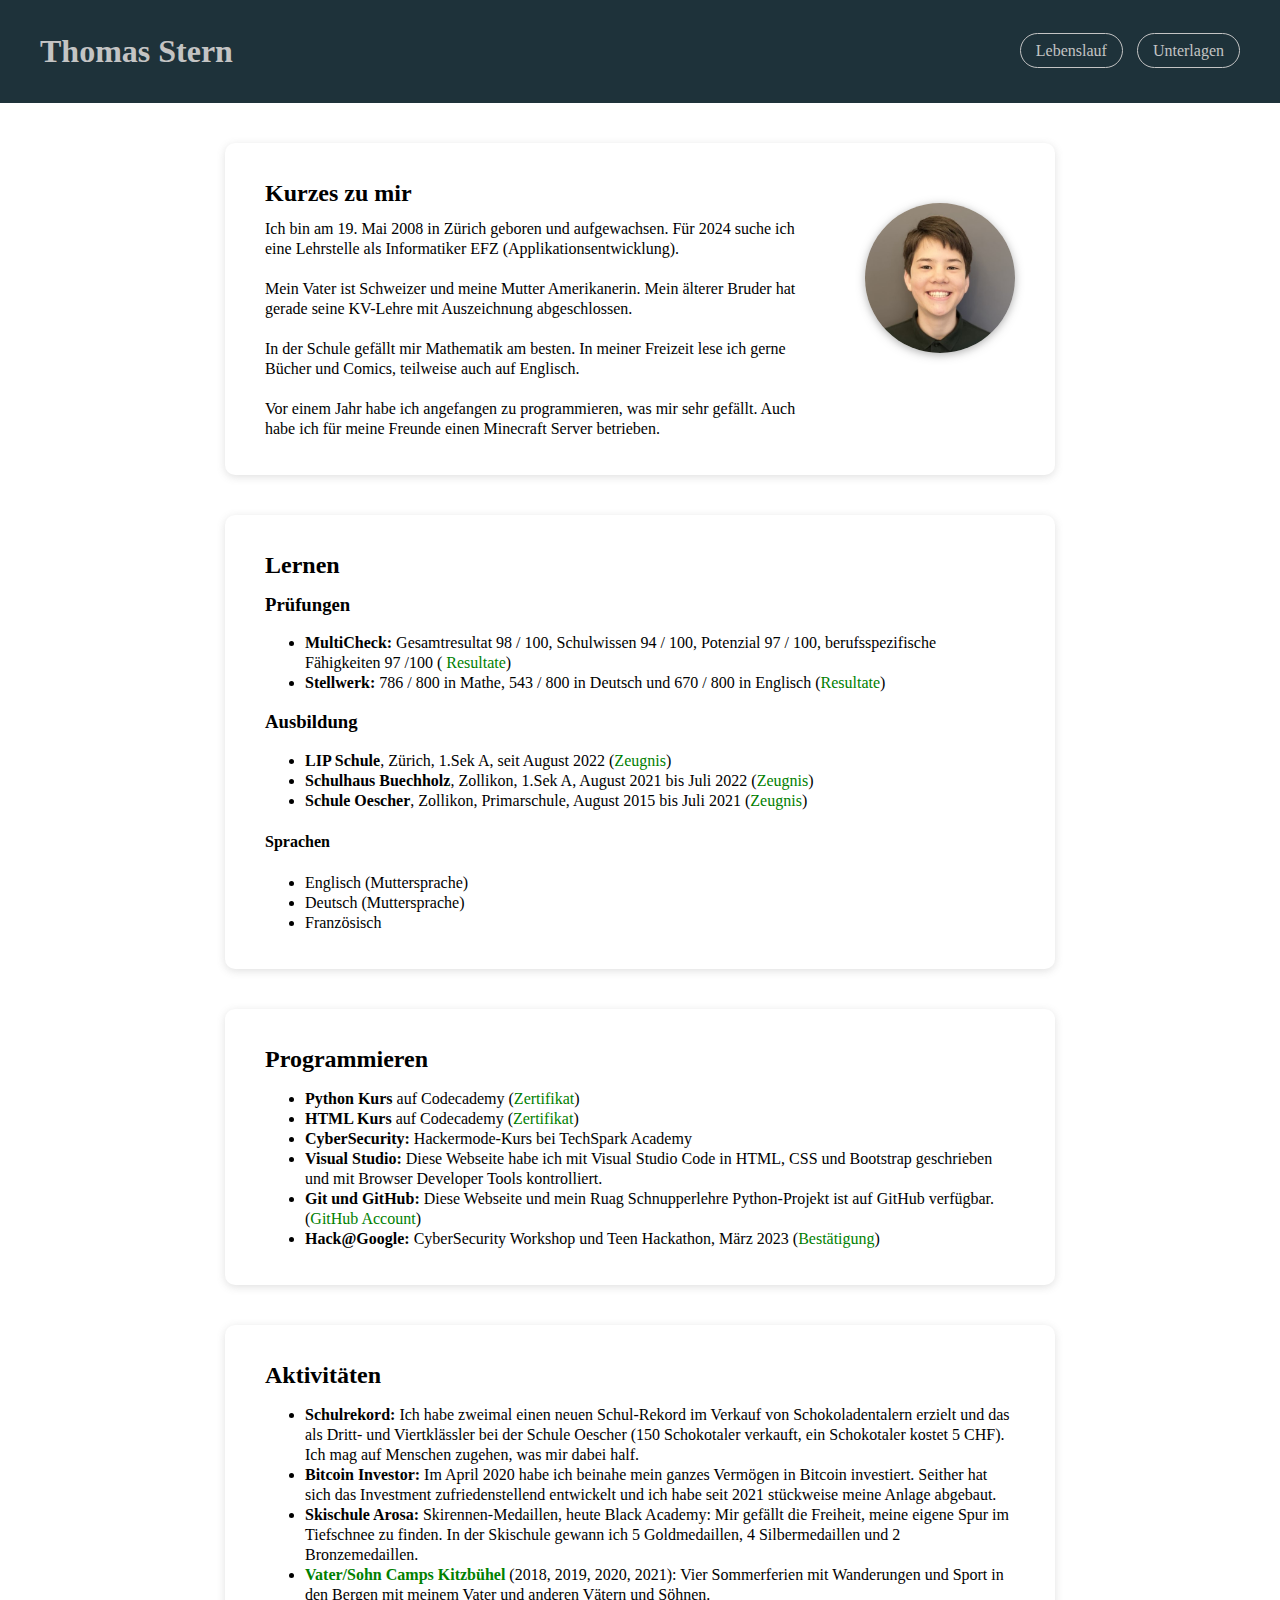
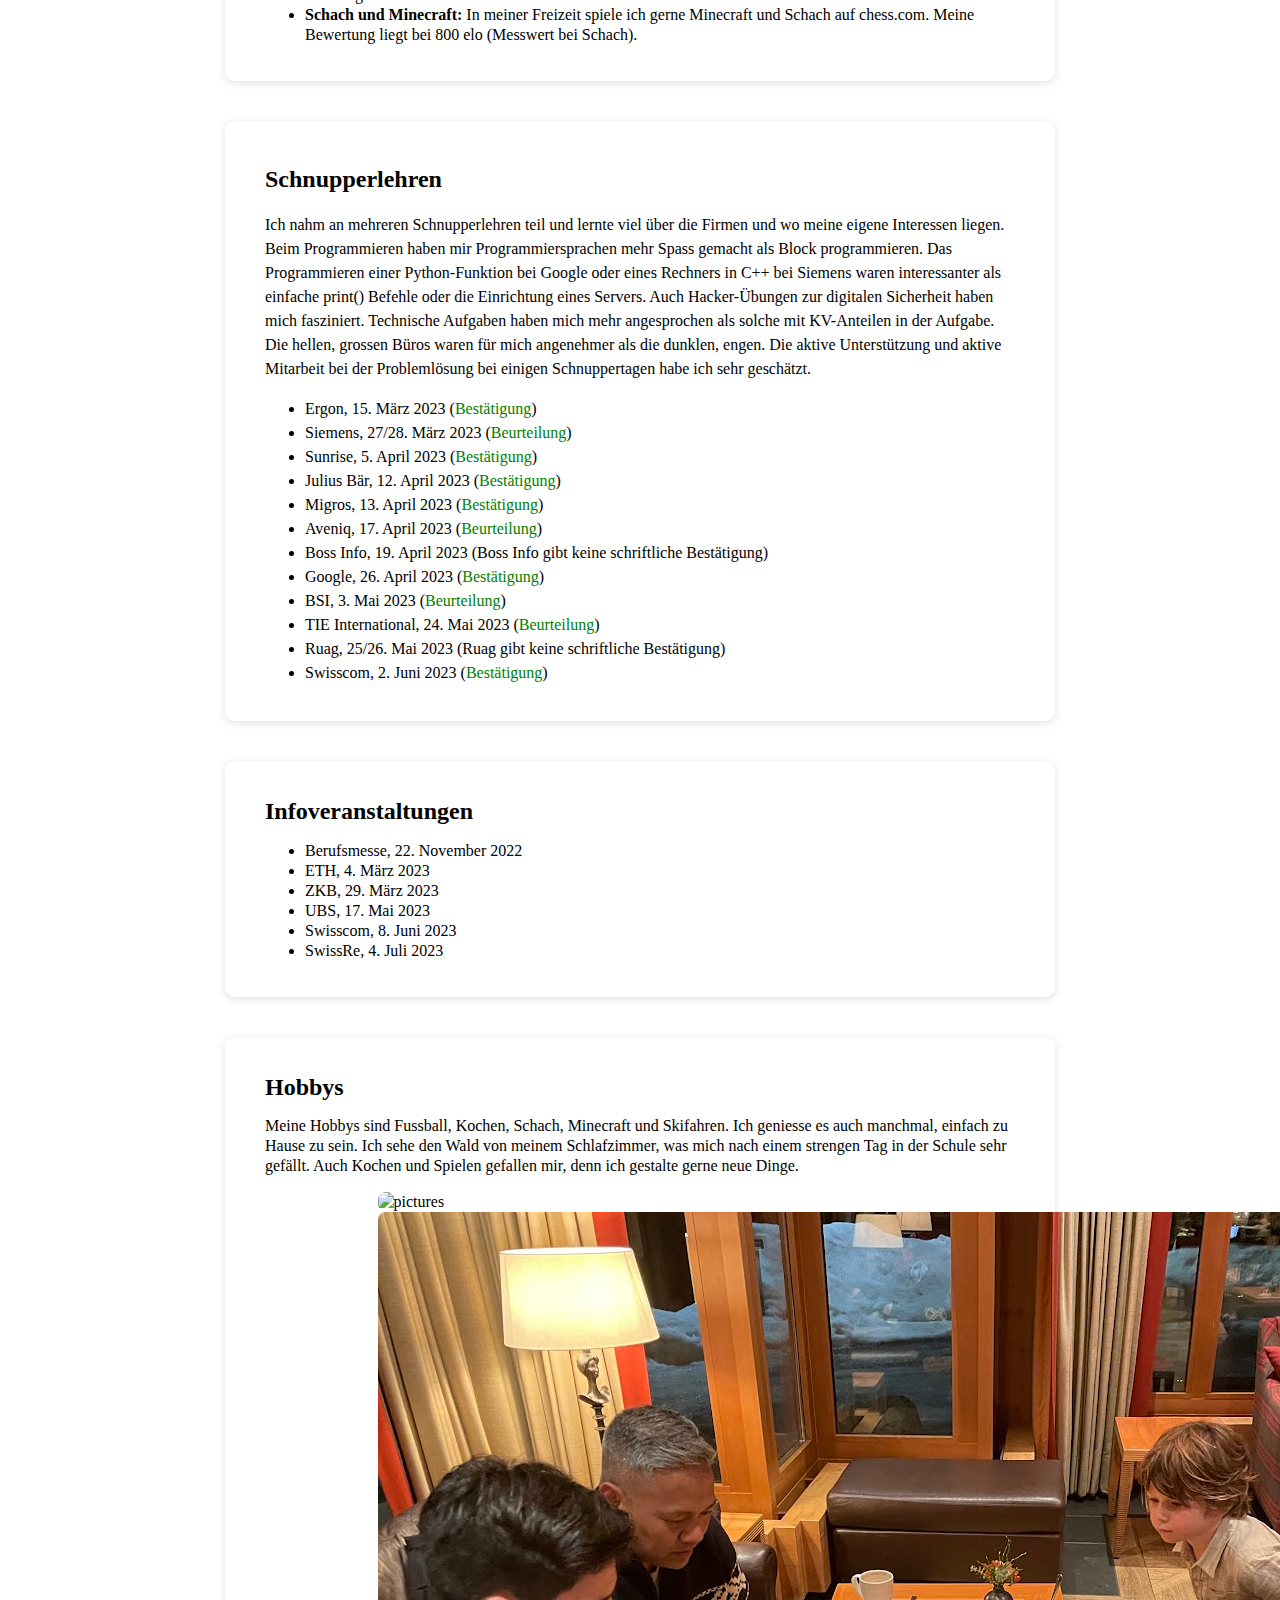
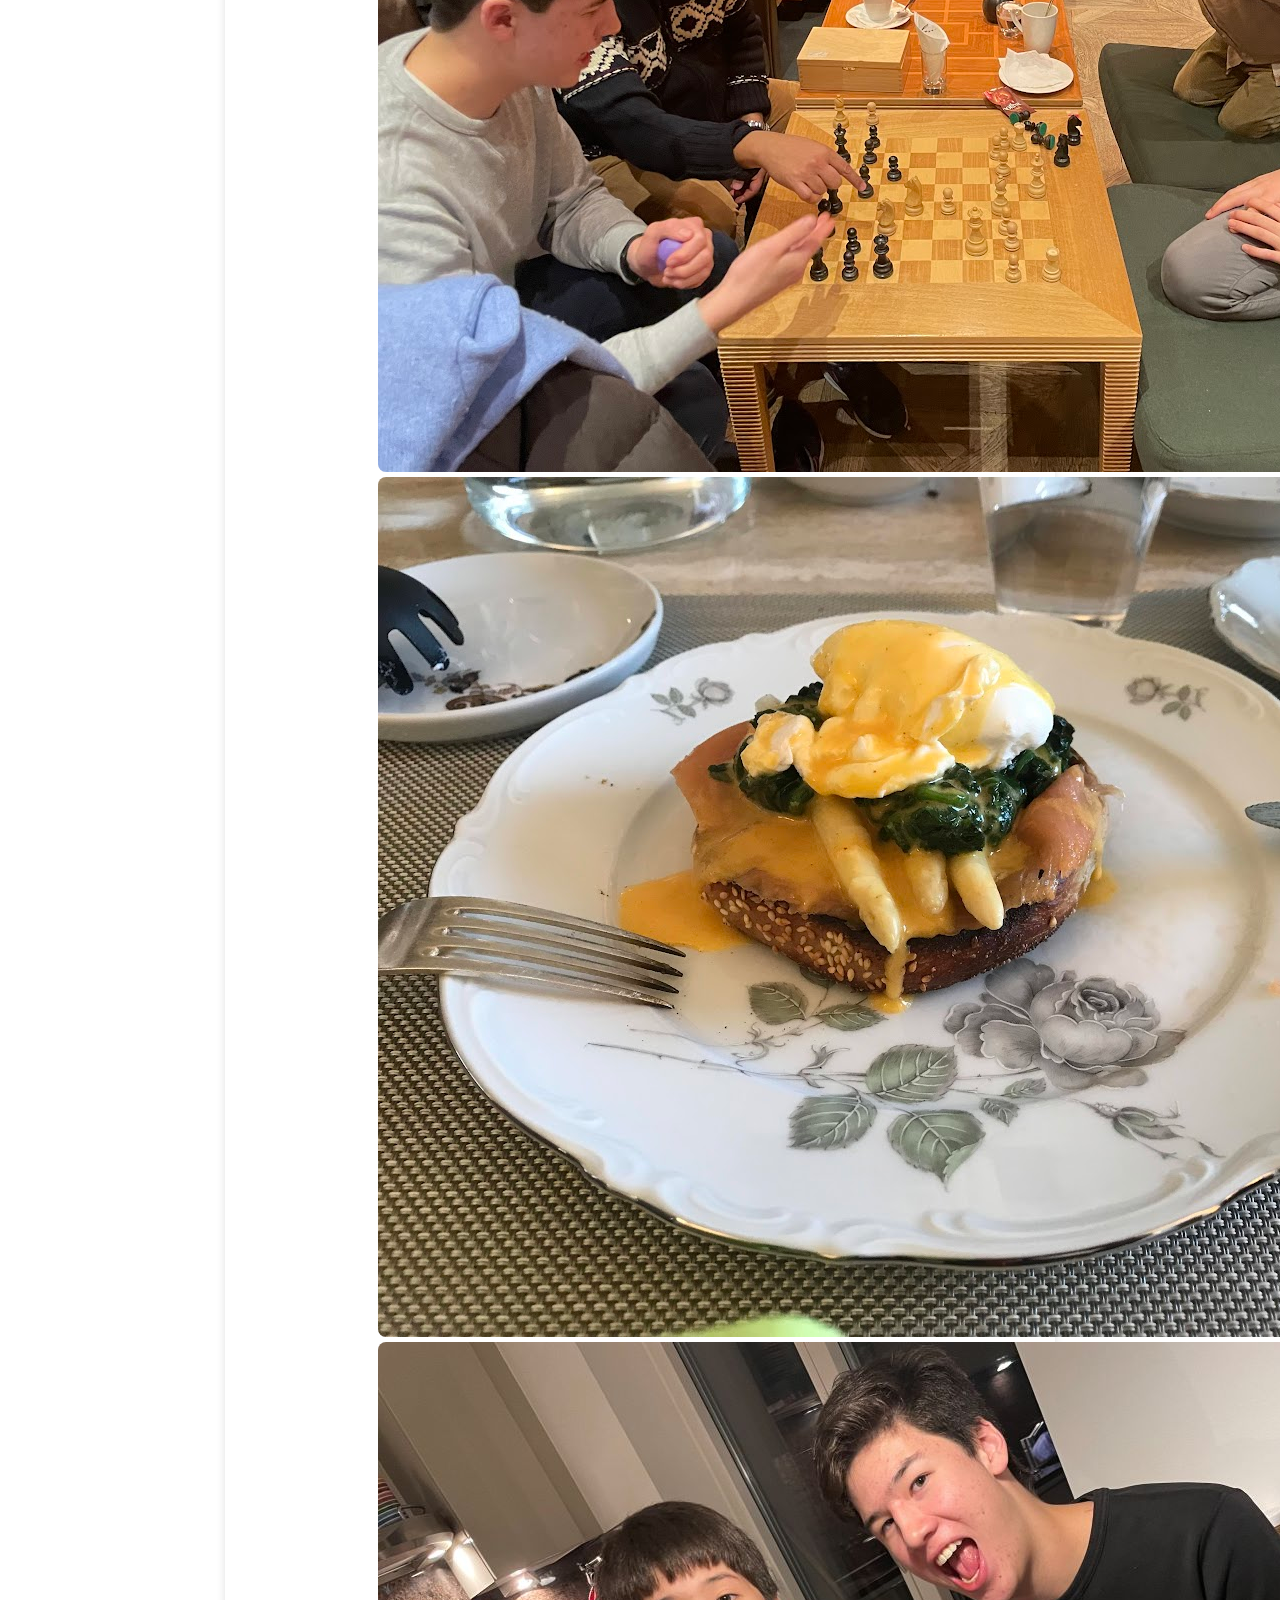
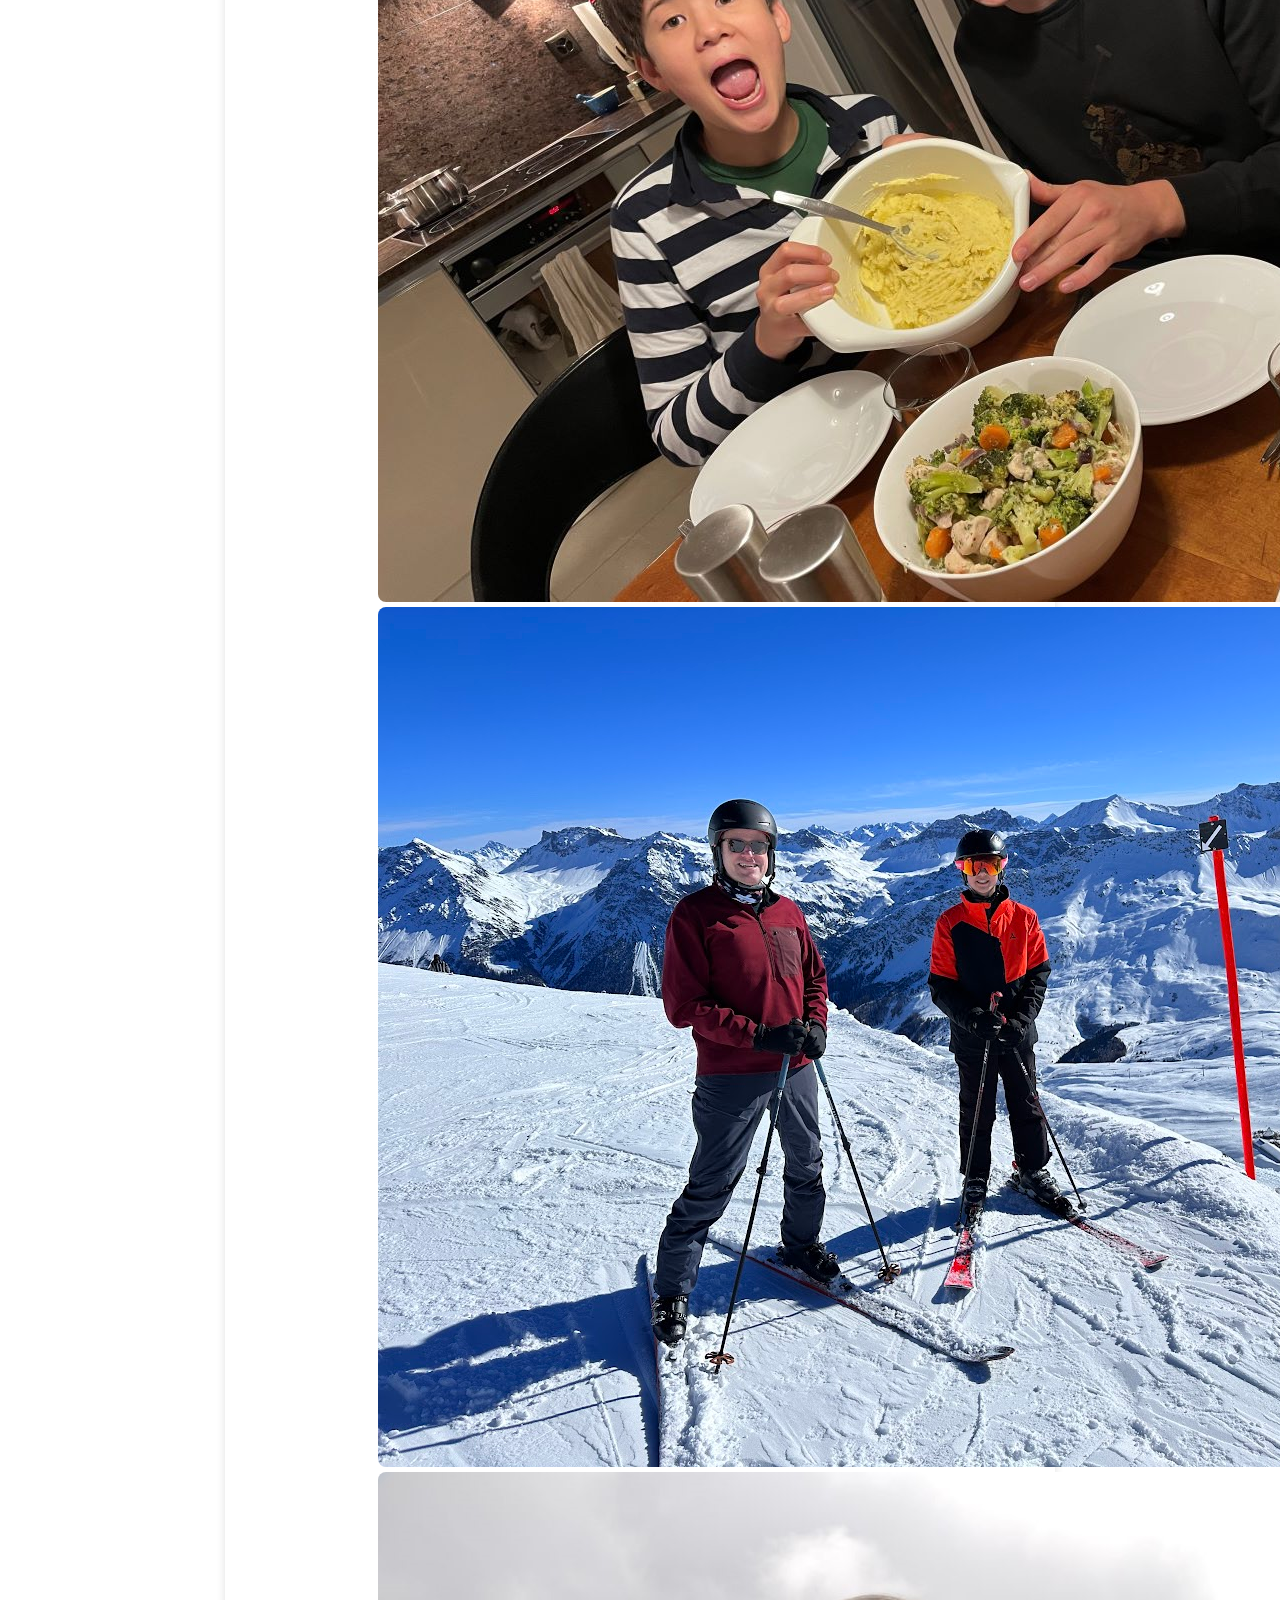
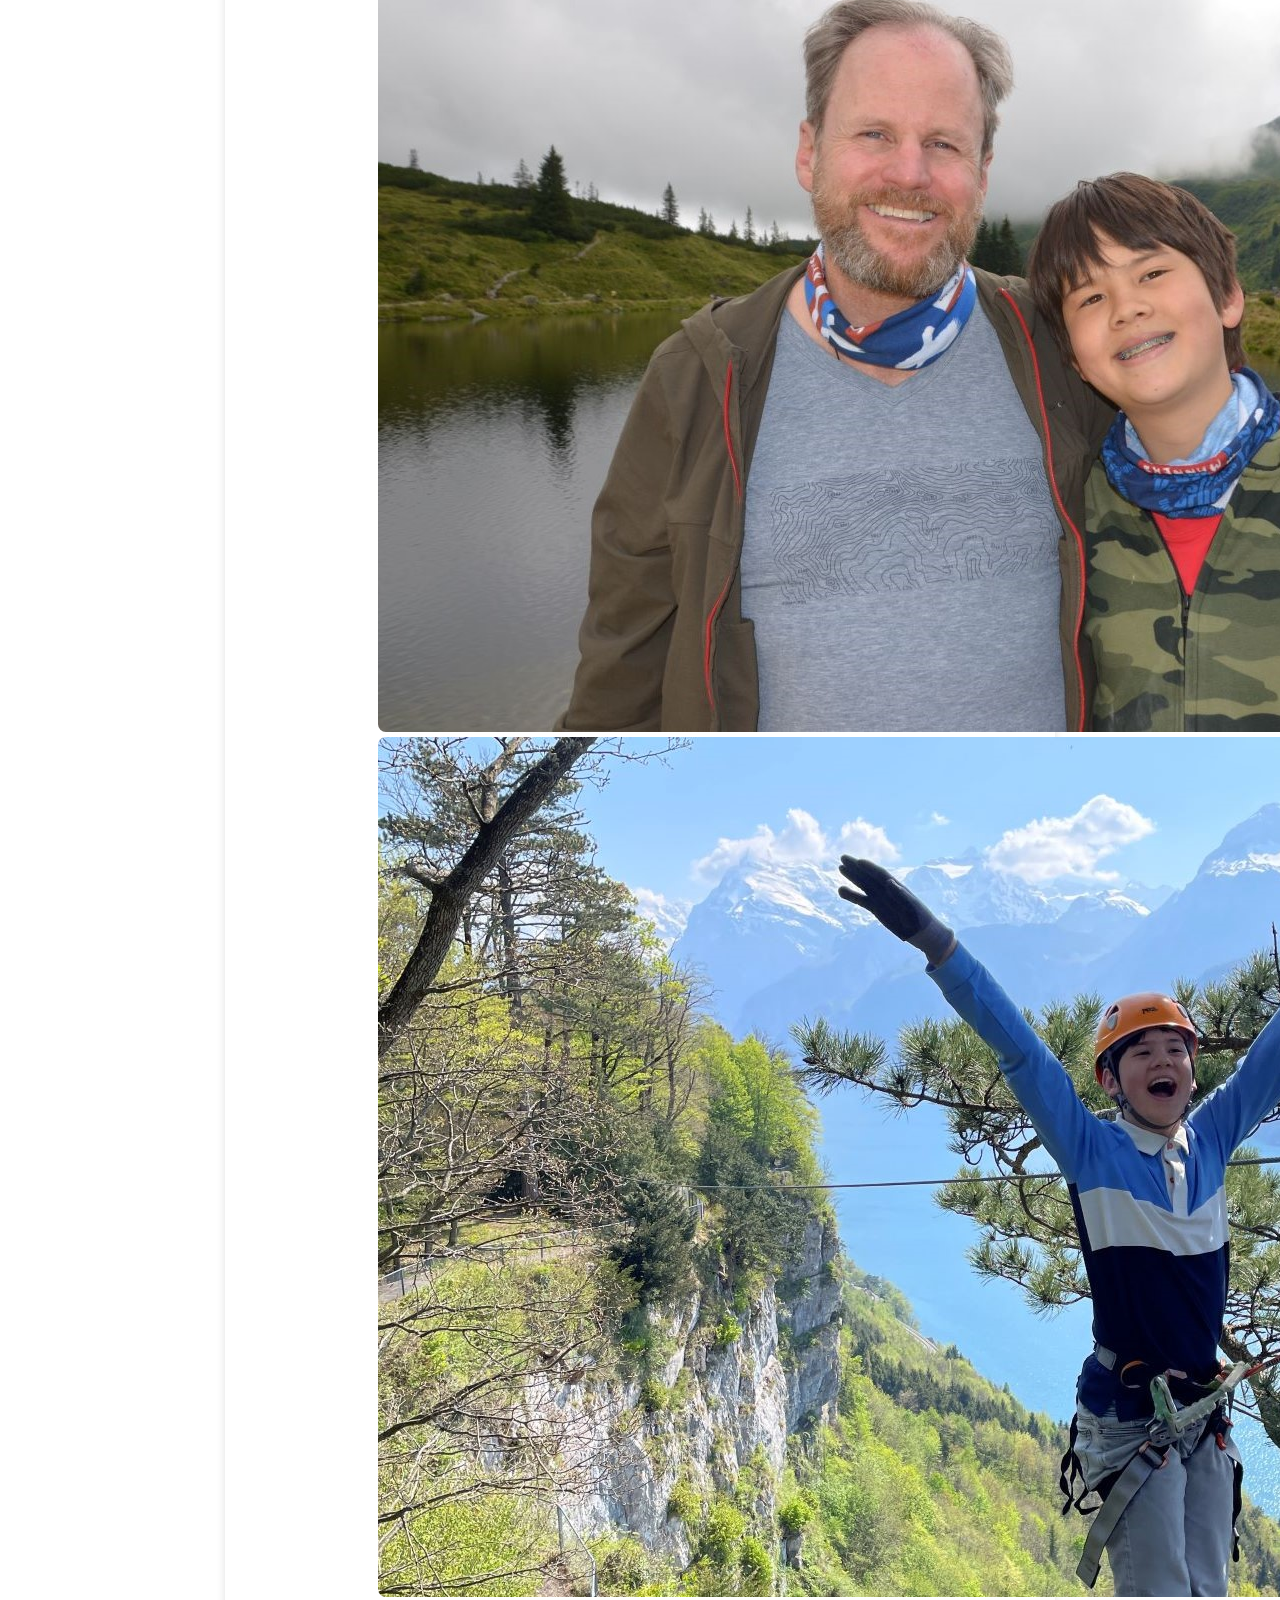
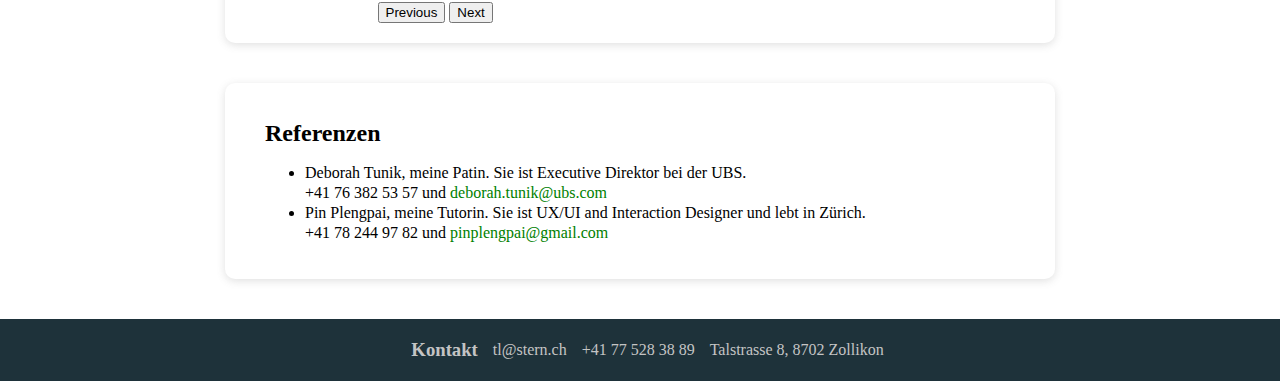
==== index.html @ 72e2d45f "Added more infos to Github text" ====
<!DOCTYPE html>
<html lang="en" xmlns="http://www.w3.org/1999/html">

<head>
    <meta charset="UTF-8">
    <meta http-equiv="X-UA-Compatible" content="IE=edge">
    <meta name="viewport" content="width=device-width, initial-scale=1.0">
    <title>Thomas</title>
    <link rel="stylesheet" href="style.css">
    <link rel="apple-touch-icon" sizes="180x180" href="favicon/apple-touch-icon.png">
    <link rel="icon" type="image/png" sizes="32x32" href="favicon/favicon-32x32.png">
    <link rel="icon" type="image/png" sizes="16x16" href="favicon/favicon-16x16.png">
    <link rel="manifest" href="favicon//site.webmanifest">
    <meta name="viewport" content="width=device-width, initial-scale=1">
    <link href="https://cdn.jsdelivr.net/npm/bootstrap@5.3.0/dist/css/bootstrap.min.css" rel="stylesheet"
        integrity="sha384-9ndCyUaIbzAi2FUVXJi0CjmCapSmO7SnpJef0486qhLnuZ2cdeRhO02iuK6FUUVM" crossorigin="anonymous">
</head>

<body>
    <nav class="navbar">
        <div>
            <h1>Thomas Stern</h1>
        </div>
        <div class="navbar-link">
            <a href="https://drive.google.com/file/d/1JnMxtxgd8EkpaegOq-cFJ2m194g7FzB2/view?usp=drive_link" class="link"
                id="Lebenslauf" target="_blank">Lebenslauf</a>
            <a href="https://drive.google.com/file/d/1JoKglWpvKr1ANRheuRyadpneRpu8AZb3/view?usp=drive_link" class="link" id="Unterlagen" target="_blank">Unterlagen</a>
        </div>
    </nav>



    <!--section 2 -->

    <div class="boxes">
        <h2 id="zusammenfassung_title">Kurzes zu mir</h2>
        <div class="Ausbildung" id="zusammenfassung">
            <div>
                <p>
                    Ich bin am 19. Mai 2008 in Zürich geboren und aufgewachsen. Für 2024 suche ich eine Lehrstelle als Informatiker EFZ (Applikationsentwicklung).
                    <br><br>
                    Mein Vater ist Schweizer und meine Mutter Amerikanerin. Mein älterer Bruder hat gerade seine KV-Lehre mit Auszeichnung abgeschlossen.
                    <br><br>
                    In der Schule gefällt mir Mathematik am besten. In meiner Freizeit lese ich gerne Bücher und Comics, teilweise auch auf Englisch.
                    <br><br>
                    Vor einem Jahr habe ich angefangen zu programmieren, was mir sehr gefällt. Auch habe ich für meine Freunde einen Minecraft Server betrieben.
                </p>
            </div>

            <div>
                <img id="picture" src="pictures/thomas_img.JPG" alt="Foto von Thomas">
            </div>
        </div>
    </div>
    <div>
        <div id="ausbildung" class="boxes">
            <h2>Lernen</h2>
            <h3>Prüfungen</h3>
            <ul>
                <li>
                    <b>MultiCheck:</b> Gesamtresultat 98 / 100, Schulwissen 94 / 100, Potenzial 97 / 100, berufsspezifische
                    Fähigkeiten 97 /100 (
                        <a href="https://drive.google.com/file/d/1dQiWgBdhNpmtsPrQKQkHpdkJNnNzzUzy/view?usp=drive_link"
                        target="_blank">Resultate</a>)
                </li>
                <li>
                    <b>Stellwerk:</b> 786 / 800 in Mathe, 543 / 800 in Deutsch und 670 / 800 in Englisch (<a
                        href="https://drive.google.com/file/d/1_AHn54HQiMG_ye6s5J2ILn7tuc8fu_6-/view?usp=drive_link"
                        target="_blank">Resultate</a>)
                </li>
                <!--
                <li>
                    <b>Yousty Berufs-Check:</b> x von notwendigen 51 Fachkompetenzen, x von notwendigen 70: Potenzial (<a
                        hrefgi="#"
                        target="_blank">Resultate</a>)
                </li>
                -->
            </ul>
            <h3>Ausbildung</h3>
            <ul>
                <li>
                    <b>LIP Schule</b>, Zürich, 1.Sek A, seit August 2022 (<a
                        href="https://drive.google.com/file/d/1KbBGM_uLIgvlvbhTi4ZJGMLtzQsS-iIR/view?usp=drive_link"
                        target="_blank">Zeugnis</a>)
                </li>
                <li>
                    <b>Schulhaus Buechholz</b>, Zollikon, 1.Sek A, August 2021 bis Juli 2022 (<a
                        href="https://drive.google.com/file/d/1d26dtjHn0KSsTwV6K9Qm1cxxwbaT-_rl/view?usp=drive_link"
                        target="_blank">Zeugnis</a>)
                </li>
                <li>
                    <b>Schule Oescher</b>, Zollikon, Primarschule, August 2015 bis Juli 2021 (<a
                        href="https://drive.google.com/file/d/1KPw6SqD5jNm5jfBxFFJfJz1O2cjshTpE/view?usp=drive_link"
                        target="_blank">Zeugnis</a>)
                </li>
            </ul>
            <h4>Sprachen</h4>
            <ul>
                <li>
                    Englisch (Muttersprache)
                </li>
                <li>
                    Deutsch (Muttersprache)
                </li>
                <li>
                    Französisch
                </li>
            </ul>
        </div>
    </div>
    <div>
        <div id="programmieren" class="boxes">
            <h2>Programmieren </h2>
            <ul>
                <li>
                    <b>Python Kurs</b> auf Codecademy (<a
                        href="https://drive.google.com/file/d/1uzZ7C3UhisWchb5fZ0G7WI2OYSSSNwbZ/view?usp=drive_link"
                        target="_blank">Zertifikat</a>)
                </li>
                <li>
                    <b>HTML Kurs</b> auf Codecademy (<a
                        href="https://drive.google.com/file/d/1-oy2DxgOpjDDaip-2PNpBoD8J-5zPP43/view?usp=drive_link"
                        target="_blank">Zertifikat</a>)
                </li>
                <li>
                    <b>CyberSecurity:</b> Hackermode-Kurs bei TechSpark Academy
                </li>
                <li>
                    <b>Visual Studio:</b> Diese Webseite habe ich mit Visual Studio Code in HTML, CSS und Bootstrap
                    geschrieben und mit Browser Developer Tools kontrolliert.
                </li>
                <li>
                    <b>Git und GitHub:</b> Diese Webseite und mein Ruag Schnupperlehre Python-Projekt ist auf GitHub verfügbar. (<a href="https://github.com/sternthomas" target="_blank">GitHub
                        Account</a>)
                </li>
                <li>
                    <b>Hack@Google:</b> CyberSecurity Workshop und Teen Hackathon, März 2023 (<a
                        href="https://drive.google.com/file/d/1hNK3L7xDPSnSWIlnjfFkV25RdndxBjEB/view?usp=drive_link"
                        target="_blank">Bestätigung</a>)
                </li>
            </ul>
        </div>
    </div>

    <!--section 3 -->
    <div id="aktivitaeten" class="boxes">
        <h2>Aktivitäten</h2>
        <ul>
            <li>
                <b>Schulrekord:</b> Ich habe zweimal einen neuen Schul-Rekord im Verkauf von Schokoladentalern erzielt
                und das als Dritt- und
                Viertklässler bei der Schule Oescher (150 Schokotaler verkauft, ein Schokotaler kostet 5 CHF). Ich mag auf
                Menschen zugehen, was mir dabei half.
            </li>
            <li>
                <b>Bitcoin Investor:</b> Im April 2020 habe ich beinahe mein ganzes Vermögen in Bitcoin investiert.
                Seither hat sich das Investment zufriedenstellend entwickelt und ich habe seit 2021 stückweise meine
                Anlage abgebaut.
            </li>
            <li>
                <b>Skischule Arosa:</b> Skirennen-Medaillen, heute Black Academy:
                Mir gefällt die Freiheit, meine eigene Spur im Tiefschnee zu finden. In der Skischule gewann ich 5
                Goldmedaillen, 4
                Silbermedaillen und 2 Bronzemedaillen.
            </li>
            <li>
                <b><a href="https://www.maenners.com/kitzb%C3%BChel/" target="_blank">Vater/Sohn Camps Kitzbühel</a></b>
                (2018, 2019, 2020, 2021):
                Vier Sommerferien mit Wanderungen und Sport in den Bergen mit meinem Vater und anderen Vätern und
                Söhnen.
            </li>
            <li>
                <b>Schach und Minecraft:</b> In meiner Freizeit spiele ich gerne Minecraft und Schach auf chess.com.
                Meine Bewertung liegt bei 800 elo (Messwert bei Schach).
            </li>
        </ul>
    </div>
    <div class="boxes">
        <div class="Ausbildung" id="Schnupperlehren">
            <h2 id="zusammenfassung_title">Schnupperlehren</h2>
            <div class="Ausbildung" id="zusammenfassung">
                <div>
                    <p>
                        Ich nahm an mehreren Schnupperlehren teil und lernte viel über die Firmen und wo meine eigene
                        Interessen liegen. Beim Programmieren haben mir Programmiersprachen mehr Spass gemacht als Block
                        programmieren. Das Programmieren einer Python-Funktion bei Google oder eines Rechners in C++ bei
                        Siemens waren interessanter als einfache print() Befehle oder die Einrichtung eines Servers.
                        Auch Hacker-Übungen zur digitalen Sicherheit haben mich fasziniert. Technische Aufgaben haben
                        mich mehr angesprochen als solche mit KV-Anteilen in der Aufgabe. Die hellen, grossen Büros
                        waren für mich angenehmer als die dunklen, engen. Die aktive Unterstützung und aktive
                        Mitarbeit bei der Problemlösung bei einigen Schnuppertagen habe ich sehr geschätzt.
                    </p>
                    <ul>
                        <li>
                            Ergon, 15. März 2023 (<a
                                href="https://drive.google.com/file/d/1K8rt5wL0JH-plUfARVlvj4y-C3JhQruL/view?usp=drive_link"
                                target="_blank">Bestätigung</a>)
                        </li>
                        <li>
                            Siemens, 27/28. März 2023 (<a
                                href="https://drive.google.com/file/d/1AO_D4NqcBgDFrokpcm0-OucnVsAyMi8r/view?usp=drive_link"
                                target="_blank">Beurteilung</a>)
                        </li>
                        <li>
                            Sunrise, 5. April 2023 (<a
                                href=" https://drive.google.com/file/d/1fTvUQYfzP5Bc0Sc9NCJFG2T6SJHDclM2/view?usp=drive_link"
                                target="_blank">Bestätigung</a>)
                        </li>
                        <li>
                            Julius Bär, 12. April 2023 (<a
                                href="https://drive.google.com/file/d/1sC6IQhzuIm-E3ECFOxMUm5WZgxsjzhNb/view?usp=drive_link"
                                target="_blank">Bestätigung</a>)
                        </li>
                        <li>
                            Migros, 13. April 2023 (<a
                                href="https://drive.google.com/file/d/1f0sUiIW0C6W1PwZ84jnIh0_bCPYvO4by/view?usp=drive_link"
                                target="_blank">Bestätigung</a>)
                        </li>
                        <li>
                            Aveniq, 17. April 2023 (<a
                                href="https://drive.google.com/file/d/1EdjLPED_5tPiXQW8XvW8YJTirE_qFeA9/view?usp=drive_link"
                                target="_blank">Beurteilung</a>)
                        </li>
                        <li>
                            Boss Info, 19. April 2023 (Boss Info gibt keine schriftliche Bestätigung)
                        </li>
                        <li>
                            Google, 26. April 2023 (<a
                                href="https://drive.google.com/file/d/1H7oHMiDcYS4BdF_4CyUs59hOO63ikbJN/view?usp=drive_link"
                                target="_blank">Bestätigung</a>)
                        </li>
                        <li>
                            BSI, 3. Mai 2023 (<a
                                href="https://drive.google.com/file/d/110XFpI1rDhoy8iXUJhOpCMYaQlQjOskF/view?usp=drive_link"
                                target="_blank">Beurteilung</a>)
                        </li>
                        <li>
                            TIE International, 24. Mai 2023 (<a
                                href="https://drive.google.com/file/d/1o7Hu8q_lgL1NGlz4yJ1lkMcYcAQWDFNU/view?usp=drive_link"
                                target="_blank">Beurteilung</a>)
                        </li>
                        <li>
                            Ruag, 25/26. Mai 2023 (Ruag gibt keine schriftliche Bestätigung)
                        </li>
                        <li>
                            Swisscom, 2. Juni 2023 (<a
                                href="https://drive.google.com/file/d/1-2hYJib-COzxVczT4MyE3KCGHIogtA6o/view?usp=sharing"
                                target="_blank">Bestätigung</a>)
                        </li>
                    </ul>
                </div>
            </div>
        </div>
    </div>
    </div>
    <!--section 3 -->
    <div id="aktivitaeten" class="boxes">
        <h2>Infoveranstaltungen</h2>
        <ul>
            <li>
                Berufsmesse, 22. November 2022
            </li>
            <li>
                ETH, 4. März 2023
            </li>
            <li>
                ZKB, 29. März 2023
            </li>

            <li>
                UBS, 17. Mai 2023
            </li>
            <li>
                Swisscom, 8. Juni 2023
            </li>
            <li>
                SwissRe, 4. Juli 2023
            </li>
        </ul>
    </div>
    <div class="boxes">
        <h2 id="hobbys">Hobbys</h2>
        <div>
            <p>Meine Hobbys sind Fussball, Kochen, Schach, Minecraft und Skifahren. Ich geniesse es auch manchmal,
                einfach zu Hause zu sein. Ich sehe den Wald von meinem Schlafzimmer, was mich nach einem
                strengen Tag in der Schule sehr gefällt. Auch Kochen und Spielen gefallen mir, denn ich gestalte gerne neue Dinge.
            </p>
        </div>
        <div>
            <div>
                <!-- Find better Picture for img 3-->
                <div id="img-box">
                    <div id="carouselExample" class="carousel slide ">
                        <div class="carousel-inner">
                            <div class="carousel-item active">
                                <img src="pictures/picture_for_website_1.jpg" class="d-block w-100" id="img-size"
                                    alt="pictures">
                            </div>
                            <div class="carousel-item">
                                <img src="pictures/picture_for_website_2.JPG" class="d-block w-100" id="img-size">
                            </div>
                            <div class="carousel-item">
                                <img src="pictures/picture_for_website_3.JPG" class="d-block w-100" id="img-size">
                            </div>
                            <div class="carousel-item">
                                <img src="pictures/picture_for_website_4.jpg" class="d-block w-100" id="img-size">
                            </div>
                            <div class="carousel-item">
                                <img src="pictures/picture_for_website_5.JPG" class="d-block w-100" id="img-size">
                            </div>
                            <div class="carousel-item">
                                <img src="pictures/picture_for_website_6.jpg" class="d-block w-100" id="img-size">
                            </div>
                            <div class="carousel-item">
                                <img src="pictures/picture_for_website_7.jpg" class="d-block w-100" id="img-size">
                            </div>
                        </div>
                        <button class="carousel-control-prev" type="button" data-bs-target="#carouselExample"
                            data-bs-slide="prev">
                            <span class="carousel-control-prev-icon" aria-hidden="true"></span>
                            <span class="visually-hidden">Previous</span>
                        </button>
                        <button class="carousel-control-next" type="button" data-bs-target="#carouselExample"
                            data-bs-slide="next">
                            <span class="carousel-control-next-icon" aria-hidden="true"></span>
                            <span class="visually-hidden">Next</span>
                        </button>
                    </div>
                </div>
            </div>
        </div>
    </div>
    <div class="boxes">
        <h2 id="referenzen">Referenzen</h2>
        <ul>
            <li>
                Deborah Tunik, meine Patin. Sie ist Executive Direktor bei der UBS.<br>
                +41&nbsp;76&nbsp;382&nbsp;53&nbsp;57 und <a href="mailto:deborah.tunik@ubs.com" target="_blank">deborah.tunik@ubs.com</a>
            </li>
            <li>
                Pin Plengpai, meine Tutorin. Sie ist UX/UI and Interaction Designer und lebt in Zürich.<br>
                +41&nbsp;78&nbsp;244&nbsp;97&nbsp;82 und <a href="mailto:pinplengpai@gmail.com" target="_blank">pinplengpai@gmail.com</a>
            </li>
        </ul>
    </div>




    <!-- footer -->
    <footer>
        <div class="footer">
            <p class="footer-contant" id="Kontakt">Kontakt</p>
            <a class="footer-contant" href="mailto:tl@stern.ch" target="_blank">tl@stern.ch</a>
            <p class="footer-contant">+41&nbsp;77&nbsp;528&nbsp;38&nbsp;89</p>
            <a class="footer-contant"
                href="https://www.google.com/maps/place/Talstrasse+8,+8702+Zollikon/@47.3514555,8.5824316,463m/data=!3m2!1e3!4b1!4m6!3m5!1s0x479aa6d87b0a6b75:0xcce2ba822fcefabf!8m2!3d47.3514519!4d8.5850065!16s%2Fg%2F11c27wth5z?entry=ttu"
                target="_blank">Talstrasse 8, 8702 Zollikon</a>
        </div>
    </footer>
    <script src="https://cdn.jsdelivr.net/npm/bootstrap@5.3.0/dist/js/bootstrap.bundle.min.js"
        integrity="sha384-geWF76RCwLtnZ8qwWowPQNguL3RmwHVBC9FhGdlKrxdiJJigb/j/68SIy3Te4Bkz"
        crossorigin="anonymous"></script>

</body>

</html>
---- style.css ----
html {
    scroll-behavior: smooth;

}

body {
    max-width: 100%;
    margin: 0px;
    font-family: serif !important;
}

.navbar {
    display: flex;
    justify-content: space-between;
    padding: 20px 40px !important;
    line-height: 20px;
    max-width: 100%;
    background-color: #1e323a;
    color: #c4c4c4;
    position: sticky !important;
    z-index: 2;
    top: 0;
}

.navbar-link {
    align-self: center !important;
    color: #c4c4c4 !important;
}

.navbar-link .link {
    color: #c4c4c4 !important;
    padding: 8px 15px !important;
    border-radius: 30px !important;
    border: 1px solid #c4c4c4 !important;
    margin-left: 10px !important;
    transition: background-color 0.5s ease !important;
}

.navbar-link :hover {
    background-color: #c4c4c4 !important;
    color: #1e323a !important;
}

#title {
    color: #c4c4c4;
    text-decoration: none;
}

#title :hover {
    text-decoration: none;
}

.footer {
    display: flex;
    justify-content: center;
    align-items: center !important;
    background-color: #1e323a;
    color: #c4c4c4;
    padding: 20px 40px !important;
}

.footer-contant {
    margin: 0 0 0 15Px !important
}

#Kontakt {
    display: block;
    font-size: 1.17em;
    margin-block-start: 1em;
    margin-block-end: 1em;
    margin-inline-start: 0px;
    margin-inline-end: 0px;
    font-weight: bold;
}

.footer a {
    text-decoration: none !important;
    color: #c4c4c4 !important;
}

#img-box {
    height: auto !important;
    width: 70% !important;
    margin: 0 auto;
    margin-top: 10px;
}

#img-size {
    border-radius: 8px !important
}

.link {
    text-decoration: none !important;
}

.link :hover {
    text-decoration: underline !important;
}

.Lebenslauf {
    margin-right: 100% !important;
}

.boxes {
    box-shadow: rgba(99, 99, 99, 0.2) 0px 2px 8px 0px;
    max-width: 750px;
    margin: 40px auto;
    padding: 20px 40px;
    border-radius: 10px;
    margin: 40px auto;
    line-height: 20px;
    max-width: 750px;
}

#zusammenfassung {
    display: flex;
}

#picture {
    width: auto;
    height: 150px;
    border-radius: 100%;
    box-shadow: rgba(99, 99, 99, 0.5) 0px 2px 8px 0px;
    margin-left: 50px;
}

#zusammenfassung_title {
    margin-bottom: 0;
}

a {
    text-decoration: none !important;
    color: green !important;
}

a :hover {
    text-decoration: none !important;
}

#Schnupperlehren {
    line-height: 1.5;
}
@media only screen and (max-width: 770px) {
    .boxes{
        margin: 40px 10px;
    }
}

@media only screen and (max-width: 570px) {
    #zusammenfassung {
        display: grid;
    }

    #picture {
        display: block;
        margin: 0 auto;
    }

    .footer {
        display: grid;
        text-align: center;
        padding-bottom: 29px;
    }

    .footer-contant {
        margin-left: 0;
    }

    h3.footer-contant {
        margin-bottom: 10px;
        margin-left: 0;
    }

    #img-box {
        width: 100% !important;
    }
}

@media only screen and (max-width: 460px) {
    .navbar-link {
        display: grid;
        text-align: center;
    }
    #Unterlagen{
        margin-top: 5px;
    }

    #Schnunppern {
        margin-bottom: 5px;
    }
}
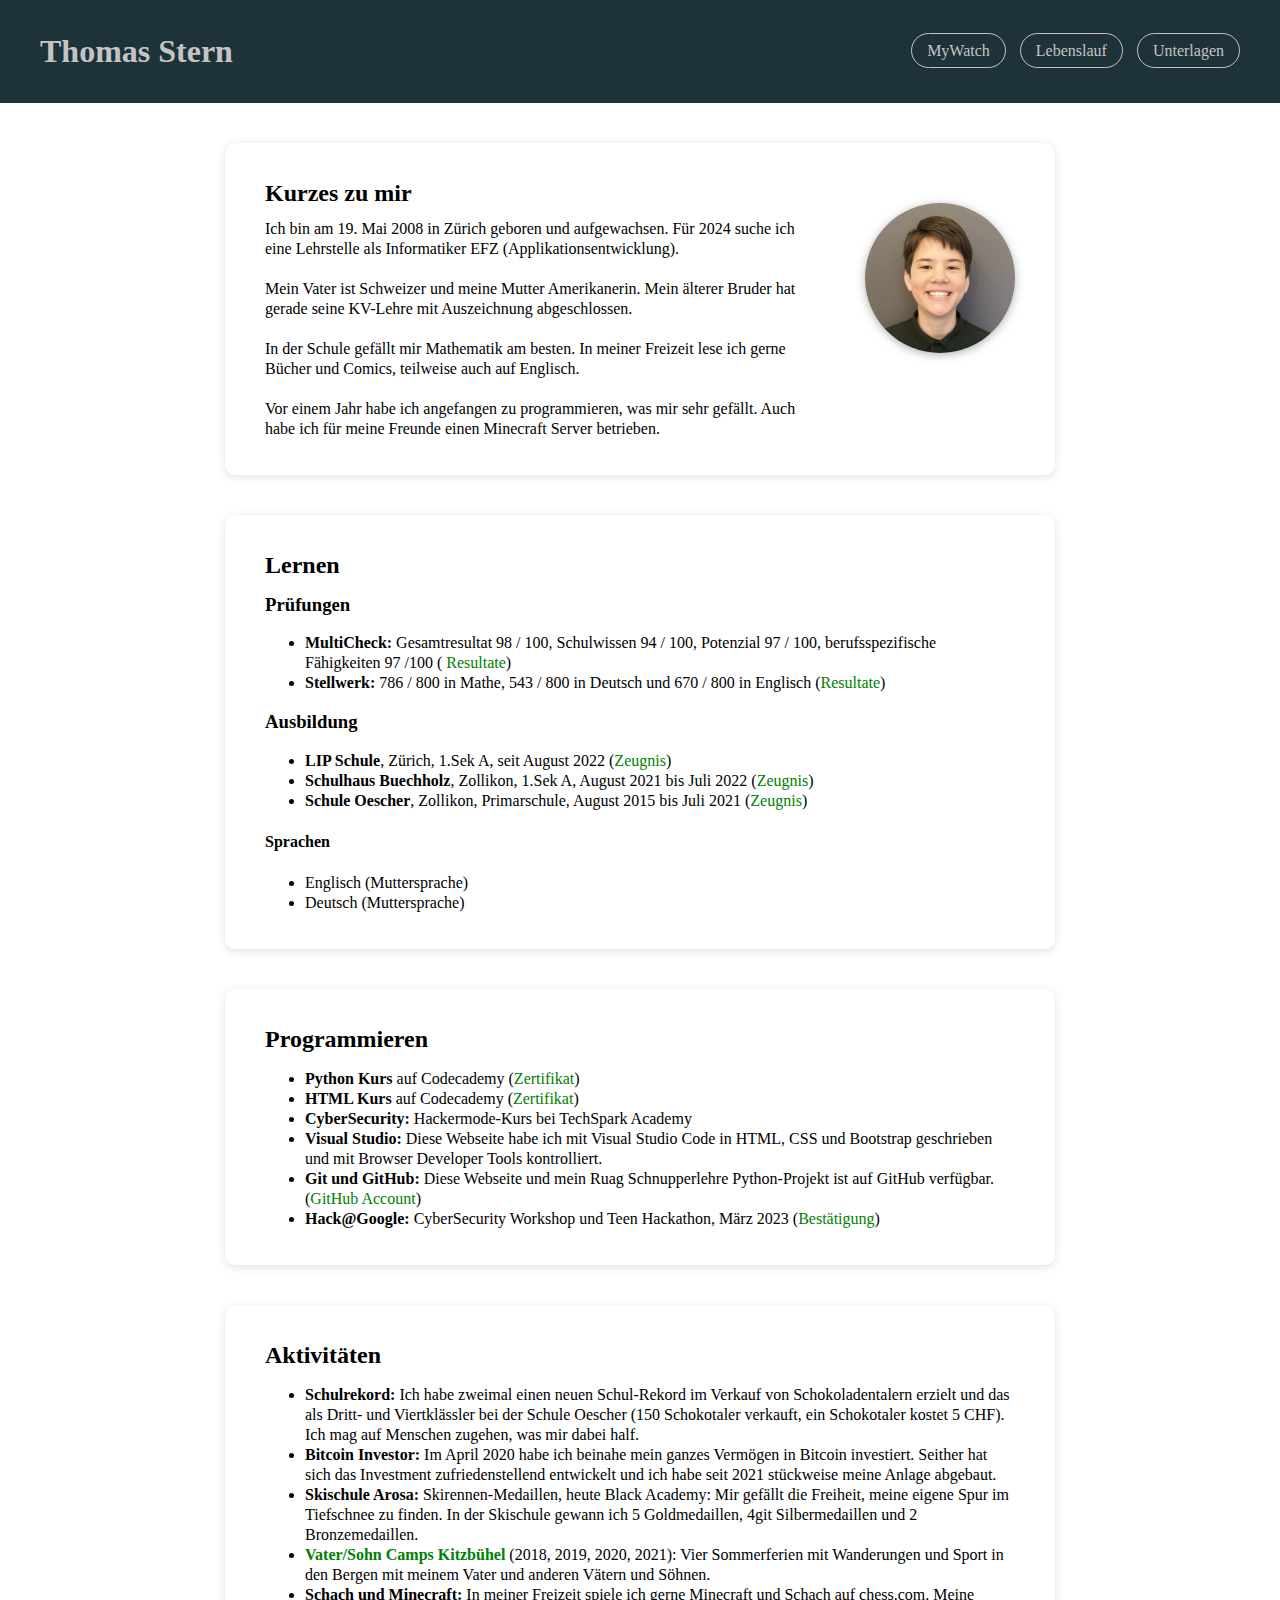
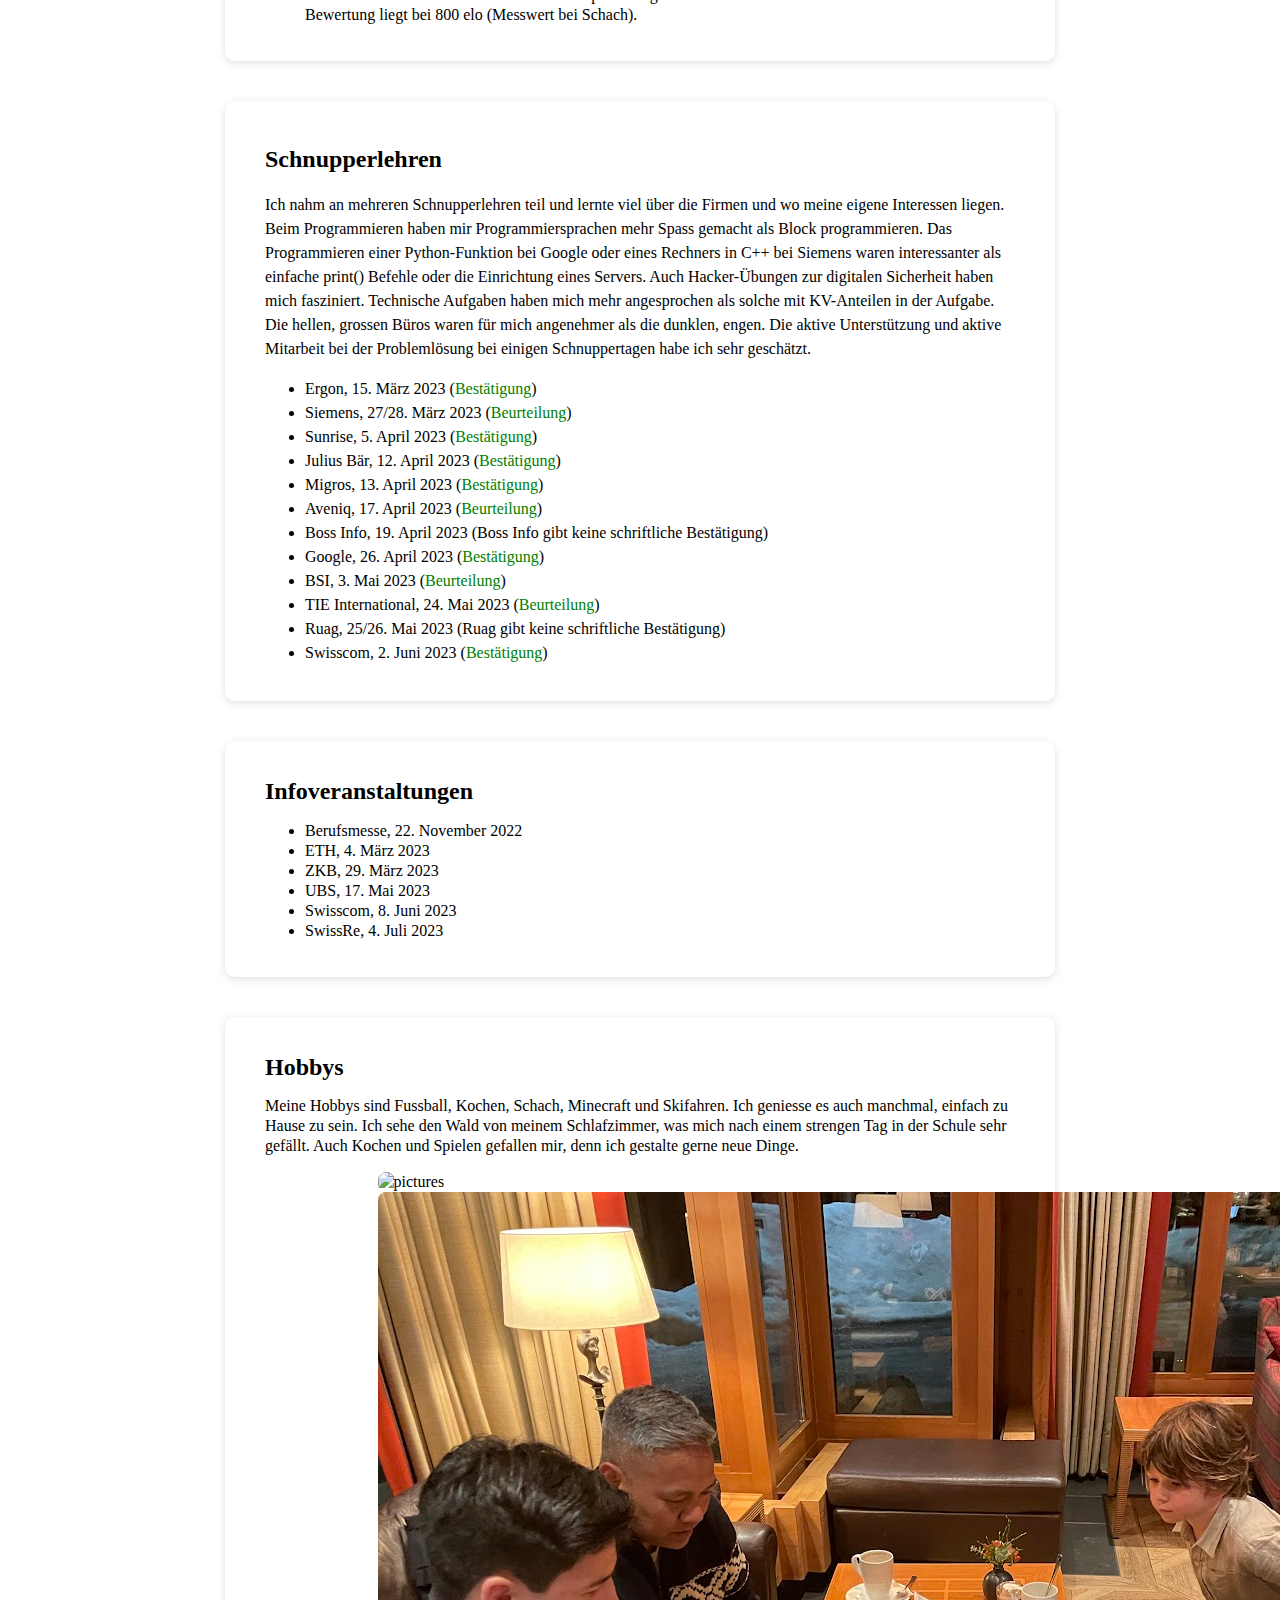
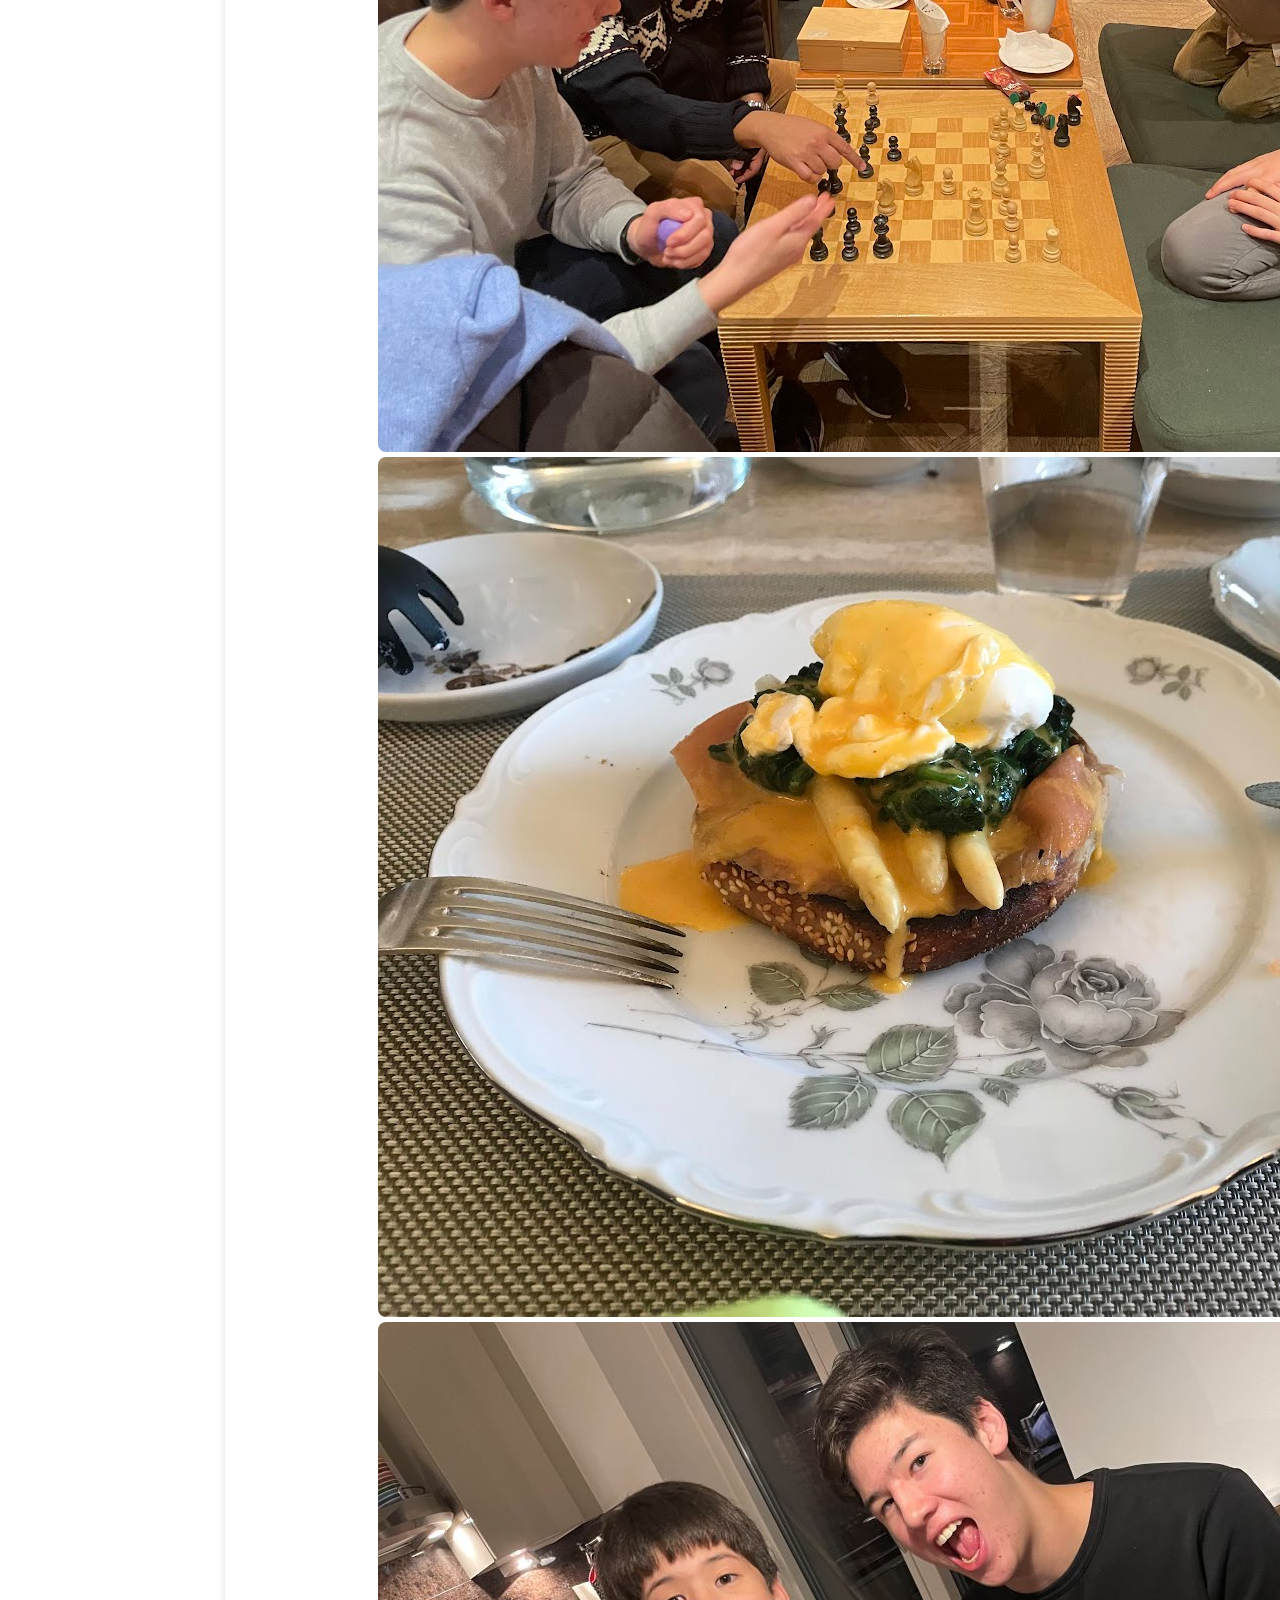
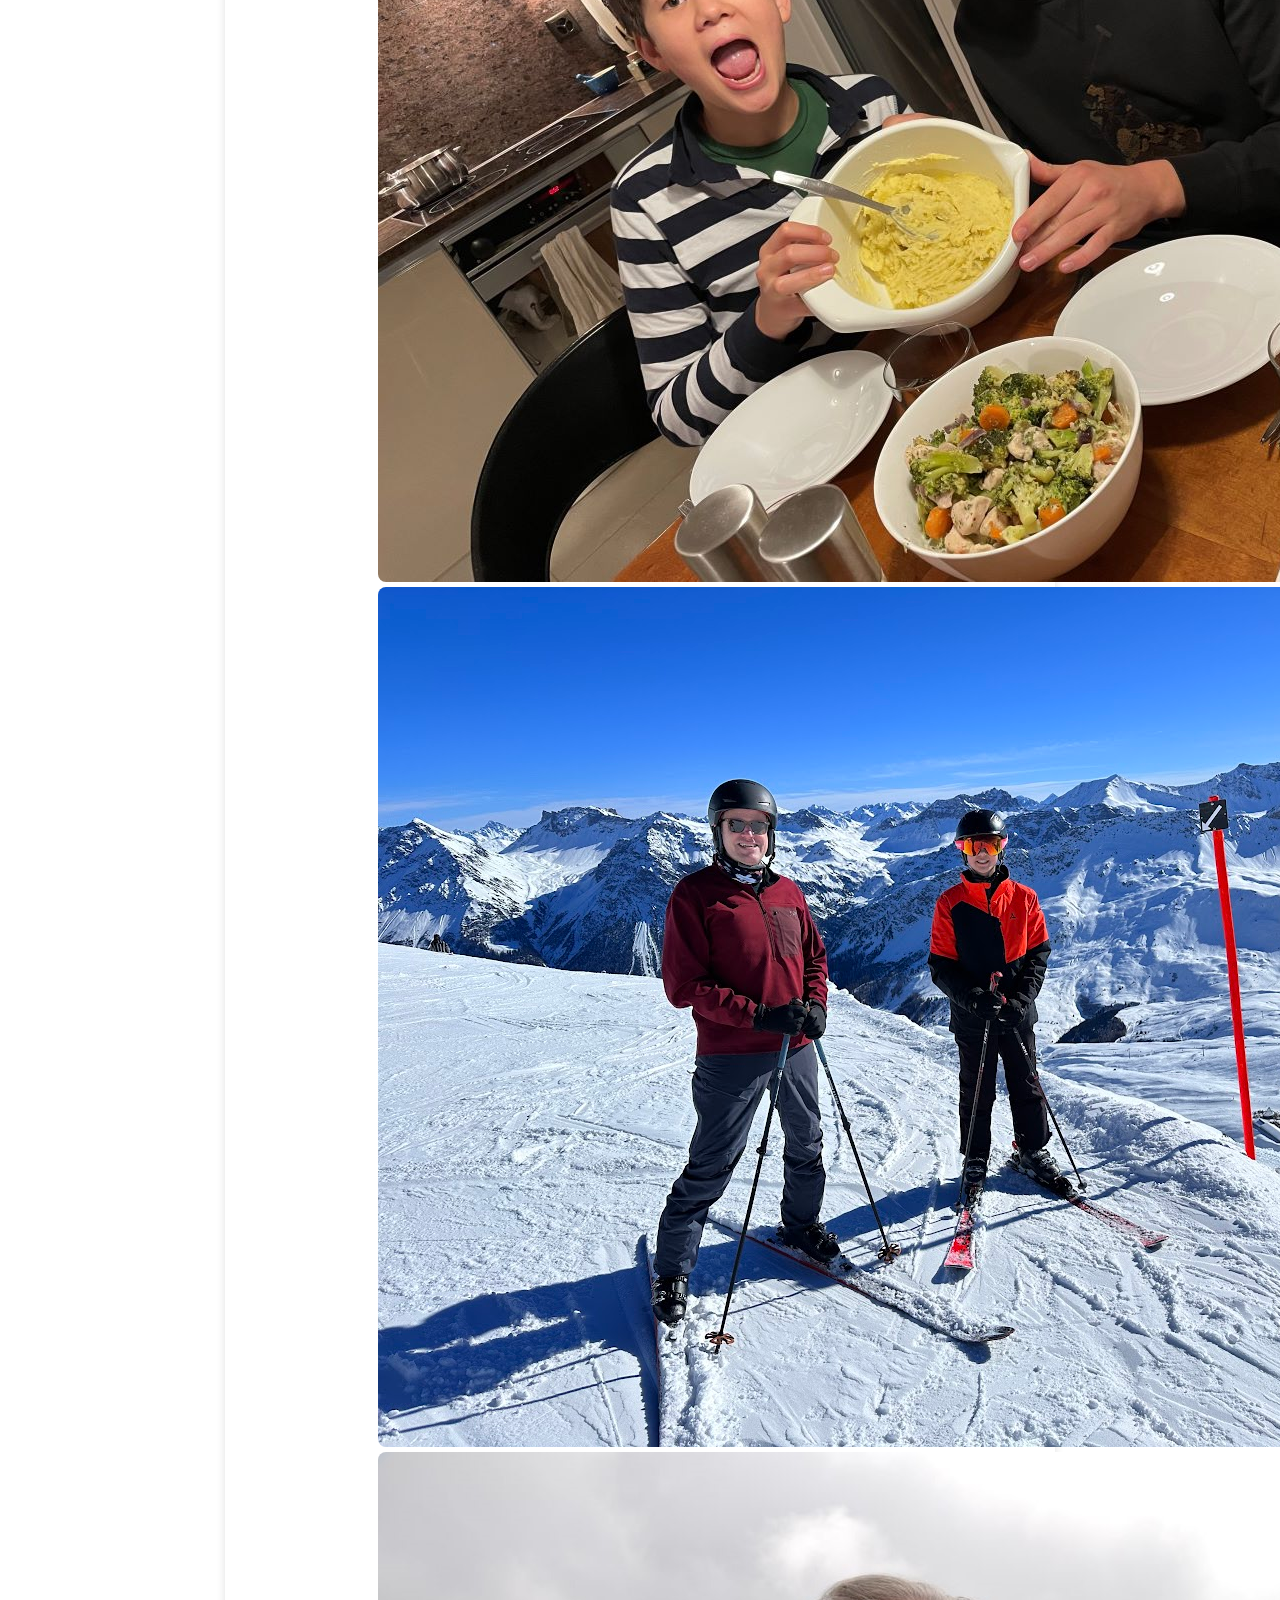
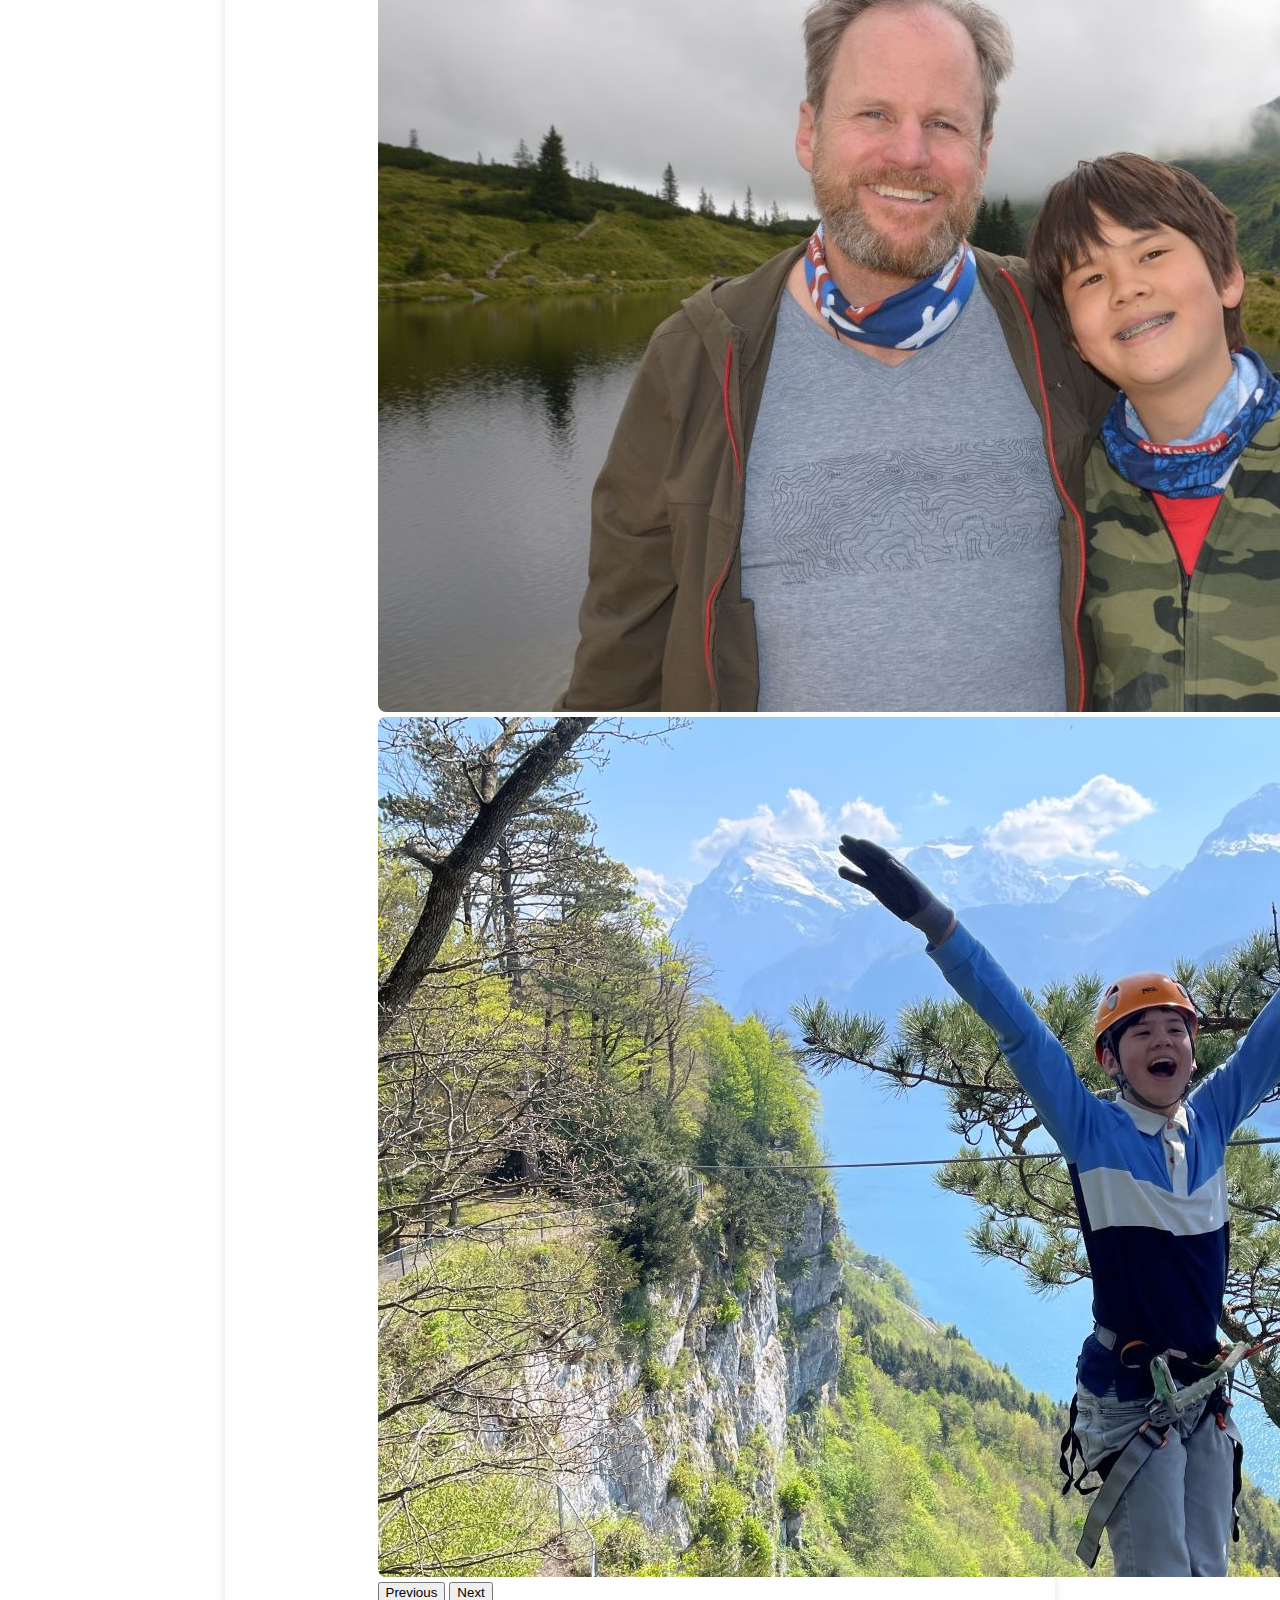
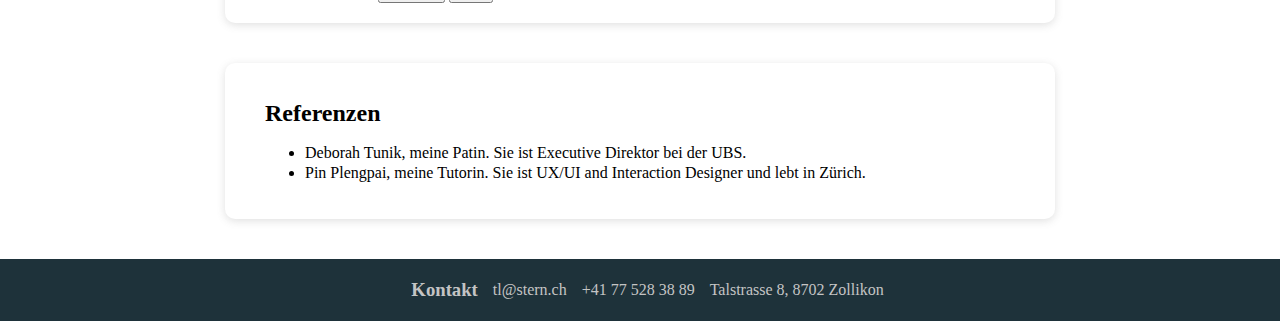
==== commit d73a592b: "adding MyWatch" ====
--- a/index.html
+++ b/index.html
@@ -22,9 +22,11 @@
             <h1>Thomas Stern</h1>
         </div>
         <div class="navbar-link">
+            <a href="working/index.html" class="link" id="Lebenslauf" target="_blank">MyWatch</a>
             <a href="https://drive.google.com/file/d/1JnMxtxgd8EkpaegOq-cFJ2m194g7FzB2/view?usp=drive_link" class="link"
                 id="Lebenslauf" target="_blank">Lebenslauf</a>
-            <a href="https://drive.google.com/file/d/1JoKglWpvKr1ANRheuRyadpneRpu8AZb3/view?usp=drive_link" class="link" id="Unterlagen" target="_blank">Unterlagen</a>
+            <a href="https://drive.google.com/file/d/1JoKglWpvKr1ANRheuRyadpneRpu8AZb3/view?usp=drive_link" class="link"
+                id="Unterlagen" target="_blank">Unterlagen</a>
         </div>
     </nav>
 
@@ -37,13 +39,17 @@
         <div class="Ausbildung" id="zusammenfassung">
             <div>
                 <p>
-                    Ich bin am 19. Mai 2008 in Zürich geboren und aufgewachsen. Für 2024 suche ich eine Lehrstelle als Informatiker EFZ (Applikationsentwicklung).
+                    Ich bin am 19. Mai 2008 in Zürich geboren und aufgewachsen. Für 2024 suche ich eine Lehrstelle als
+                    Informatiker EFZ (Applikationsentwicklung).
                     <br><br>
-                    Mein Vater ist Schweizer und meine Mutter Amerikanerin. Mein älterer Bruder hat gerade seine KV-Lehre mit Auszeichnung abgeschlossen.
+                    Mein Vater ist Schweizer und meine Mutter Amerikanerin. Mein älterer Bruder hat gerade seine
+                    KV-Lehre mit Auszeichnung abgeschlossen.
                     <br><br>
-                    In der Schule gefällt mir Mathematik am besten. In meiner Freizeit lese ich gerne Bücher und Comics, teilweise auch auf Englisch.
+                    In der Schule gefällt mir Mathematik am besten. In meiner Freizeit lese ich gerne Bücher und Comics,
+                    teilweise auch auf Englisch.
                     <br><br>
-                    Vor einem Jahr habe ich angefangen zu programmieren, was mir sehr gefällt. Auch habe ich für meine Freunde einen Minecraft Server betrieben.
+                    Vor einem Jahr habe ich angefangen zu programmieren, was mir sehr gefällt. Auch habe ich für meine
+                    Freunde einen Minecraft Server betrieben.
                 </p>
             </div>
 
@@ -58,9 +64,10 @@
             <h3>Prüfungen</h3>
             <ul>
                 <li>
-                    <b>MultiCheck:</b> Gesamtresultat 98 / 100, Schulwissen 94 / 100, Potenzial 97 / 100, berufsspezifische
+                    <b>MultiCheck:</b> Gesamtresultat 98 / 100, Schulwissen 94 / 100, Potenzial 97 / 100,
+                    berufsspezifische
                     Fähigkeiten 97 /100 (
-                        <a href="https://drive.google.com/file/d/1dQiWgBdhNpmtsPrQKQkHpdkJNnNzzUzy/view?usp=drive_link"
+                    <a href="https://drive.google.com/file/d/1dQiWgBdhNpmtsPrQKQkHpdkJNnNzzUzy/view?usp=drive_link"
                         target="_blank">Resultate</a>)
                 </li>
                 <li>
@@ -102,9 +109,6 @@
                 <li>
                     Deutsch (Muttersprache)
                 </li>
-                <li>
-                    Französisch
-                </li>
             </ul>
         </div>
     </div>
@@ -130,7 +134,8 @@
                     geschrieben und mit Browser Developer Tools kontrolliert.
                 </li>
                 <li>
-                    <b>Git und GitHub:</b> Diese Webseite und mein Ruag Schnupperlehre Python-Projekt ist auf GitHub verfügbar. (<a href="https://github.com/sternthomas" target="_blank">GitHub
+                    <b>Git und GitHub:</b> Diese Webseite und mein Ruag Schnupperlehre Python-Projekt ist auf GitHub
+                    verfügbar. (<a href="https://github.com/sternthomas" target="_blank">GitHub
                         Account</a>)
                 </li>
                 <li>
@@ -149,7 +154,8 @@
             <li>
                 <b>Schulrekord:</b> Ich habe zweimal einen neuen Schul-Rekord im Verkauf von Schokoladentalern erzielt
                 und das als Dritt- und
-                Viertklässler bei der Schule Oescher (150 Schokotaler verkauft, ein Schokotaler kostet 5 CHF). Ich mag auf
+                Viertklässler bei der Schule Oescher (150 Schokotaler verkauft, ein Schokotaler kostet 5 CHF). Ich mag
+                auf
                 Menschen zugehen, was mir dabei half.
             </li>
             <li>
@@ -160,7 +166,7 @@
             <li>
                 <b>Skischule Arosa:</b> Skirennen-Medaillen, heute Black Academy:
                 Mir gefällt die Freiheit, meine eigene Spur im Tiefschnee zu finden. In der Skischule gewann ich 5
-                Goldmedaillen, 4
+                Goldmedaillen, 4git
                 Silbermedaillen und 2 Bronzemedaillen.
             </li>
             <li>
@@ -283,7 +289,8 @@
         <div>
             <p>Meine Hobbys sind Fussball, Kochen, Schach, Minecraft und Skifahren. Ich geniesse es auch manchmal,
                 einfach zu Hause zu sein. Ich sehe den Wald von meinem Schlafzimmer, was mich nach einem
-                strengen Tag in der Schule sehr gefällt. Auch Kochen und Spielen gefallen mir, denn ich gestalte gerne neue Dinge.
+                strengen Tag in der Schule sehr gefällt. Auch Kochen und Spielen gefallen mir, denn ich gestalte gerne
+                neue Dinge.
             </p>
         </div>
         <div>
@@ -335,11 +342,9 @@
         <ul>
             <li>
                 Deborah Tunik, meine Patin. Sie ist Executive Direktor bei der UBS.<br>
-                +41&nbsp;76&nbsp;382&nbsp;53&nbsp;57 und <a href="mailto:deborah.tunik@ubs.com" target="_blank">deborah.tunik@ubs.com</a>
             </li>
             <li>
                 Pin Plengpai, meine Tutorin. Sie ist UX/UI and Interaction Designer und lebt in Zürich.<br>
-                +41&nbsp;78&nbsp;244&nbsp;97&nbsp;82 und <a href="mailto:pinplengpai@gmail.com" target="_blank">pinplengpai@gmail.com</a>
             </li>
         </ul>
     </div>
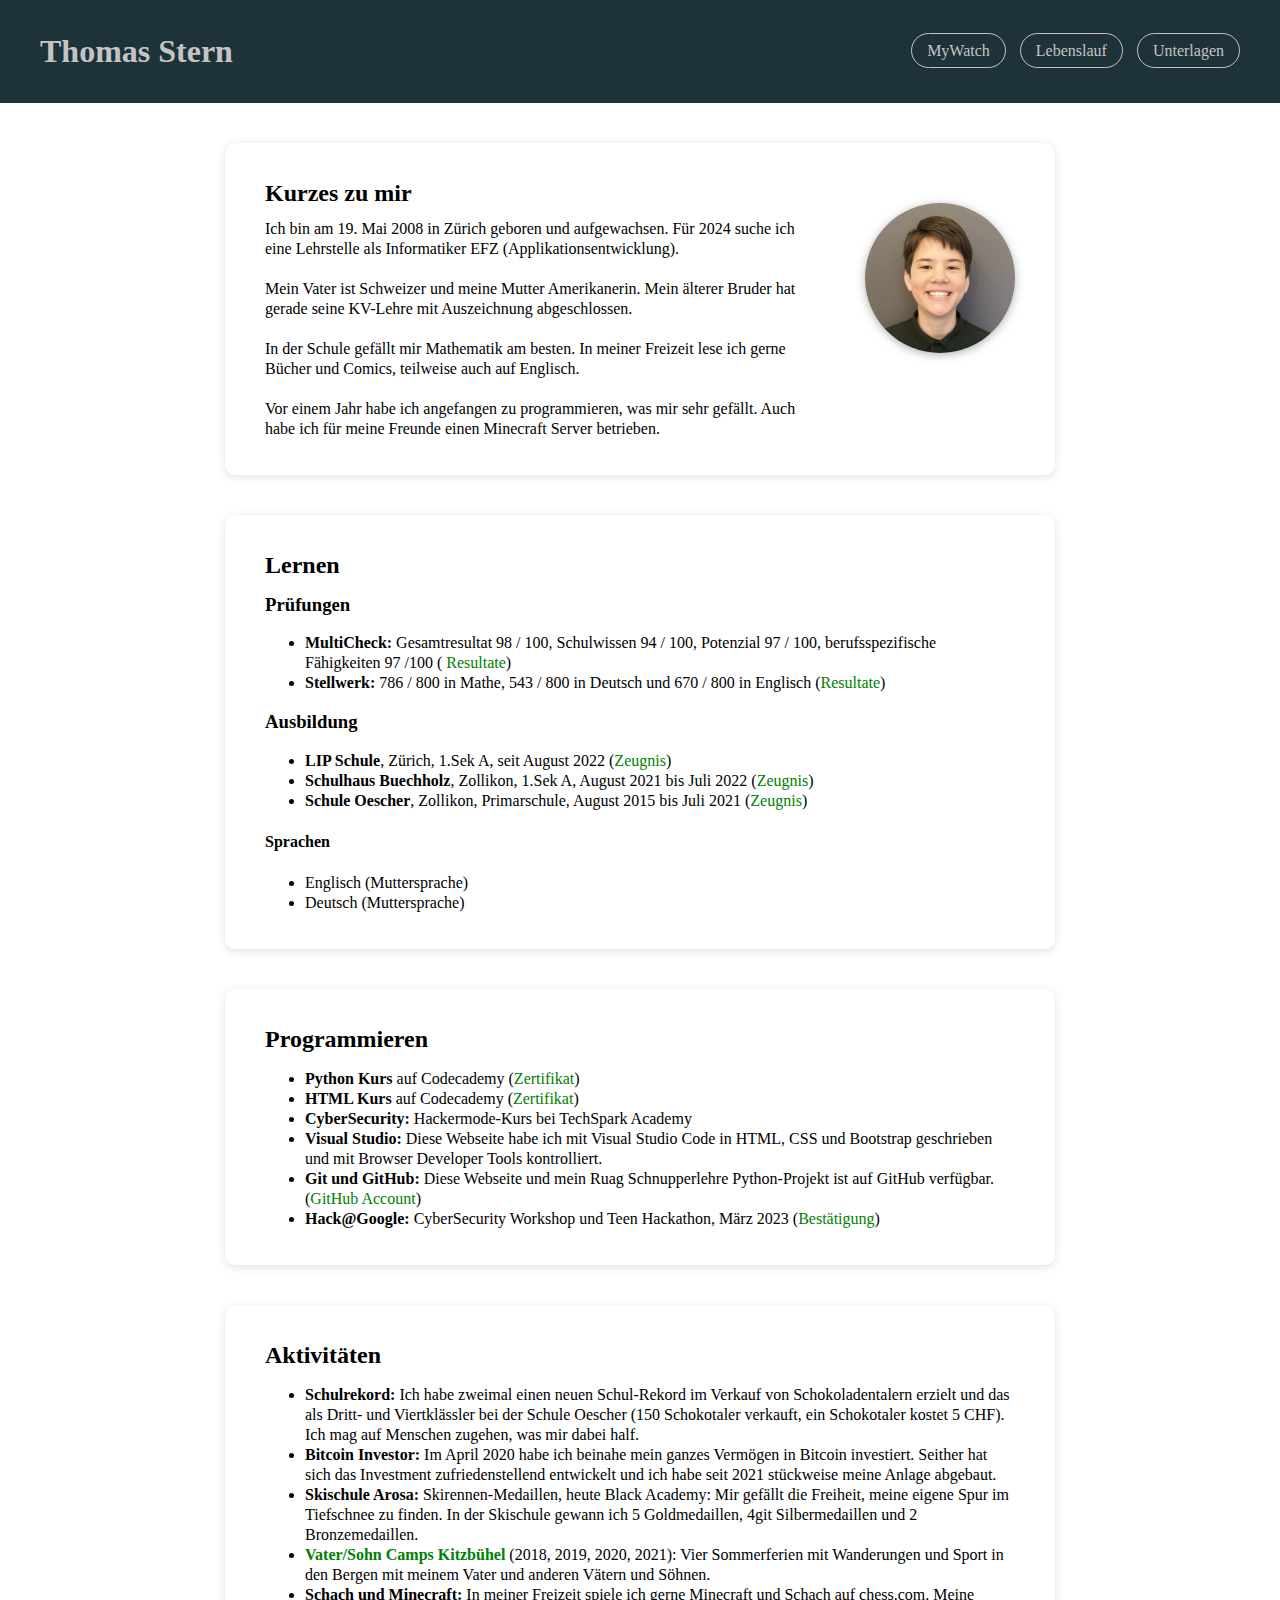
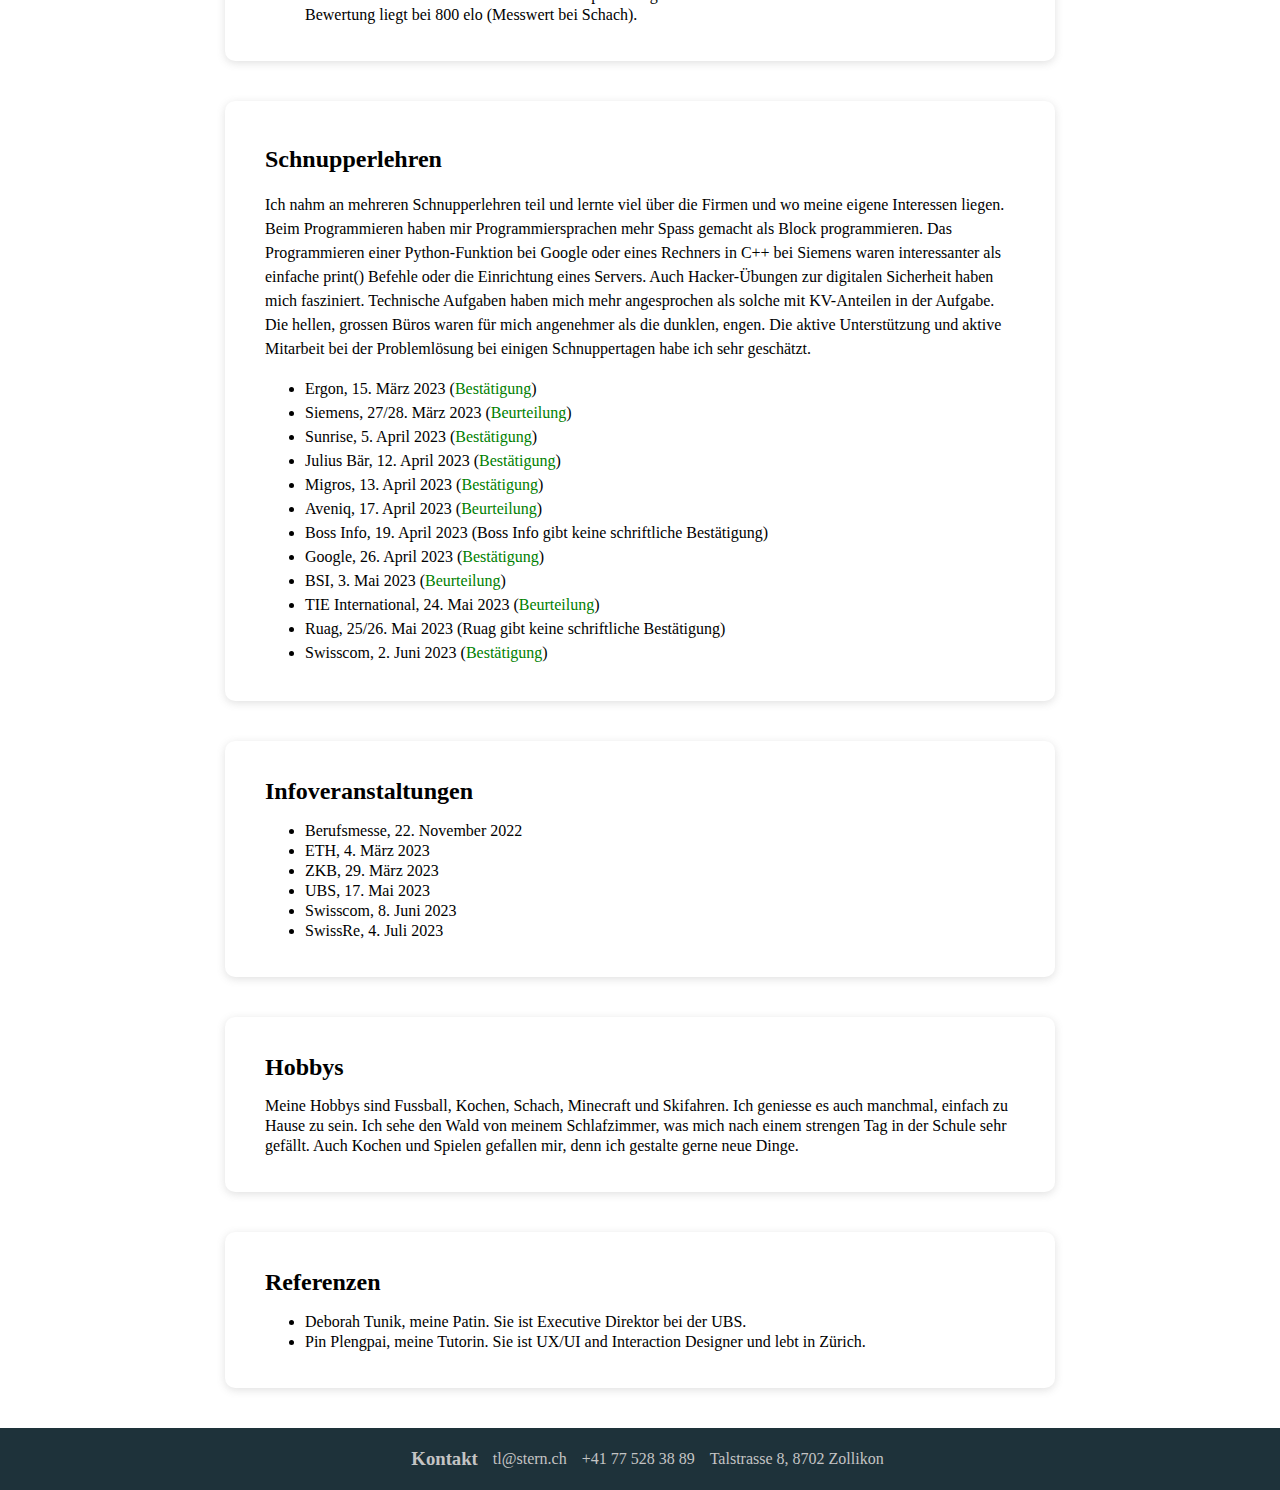
==== commit 35636dfb: "removed unnecasry code" ====
--- a/index.html
+++ b/index.html
@@ -293,9 +293,10 @@
                 neue Dinge.
             </p>
         </div>
+        <!--
         <div>
             <div>
-                <!-- Find better Picture for img 3-->
+                Find better Picture for img 3
                 <div id="img-box">
                     <div id="carouselExample" class="carousel slide ">
                         <div class="carousel-inner">
@@ -336,6 +337,7 @@
                 </div>
             </div>
         </div>
+        -->
     </div>
     <div class="boxes">
         <h2 id="referenzen">Referenzen</h2>
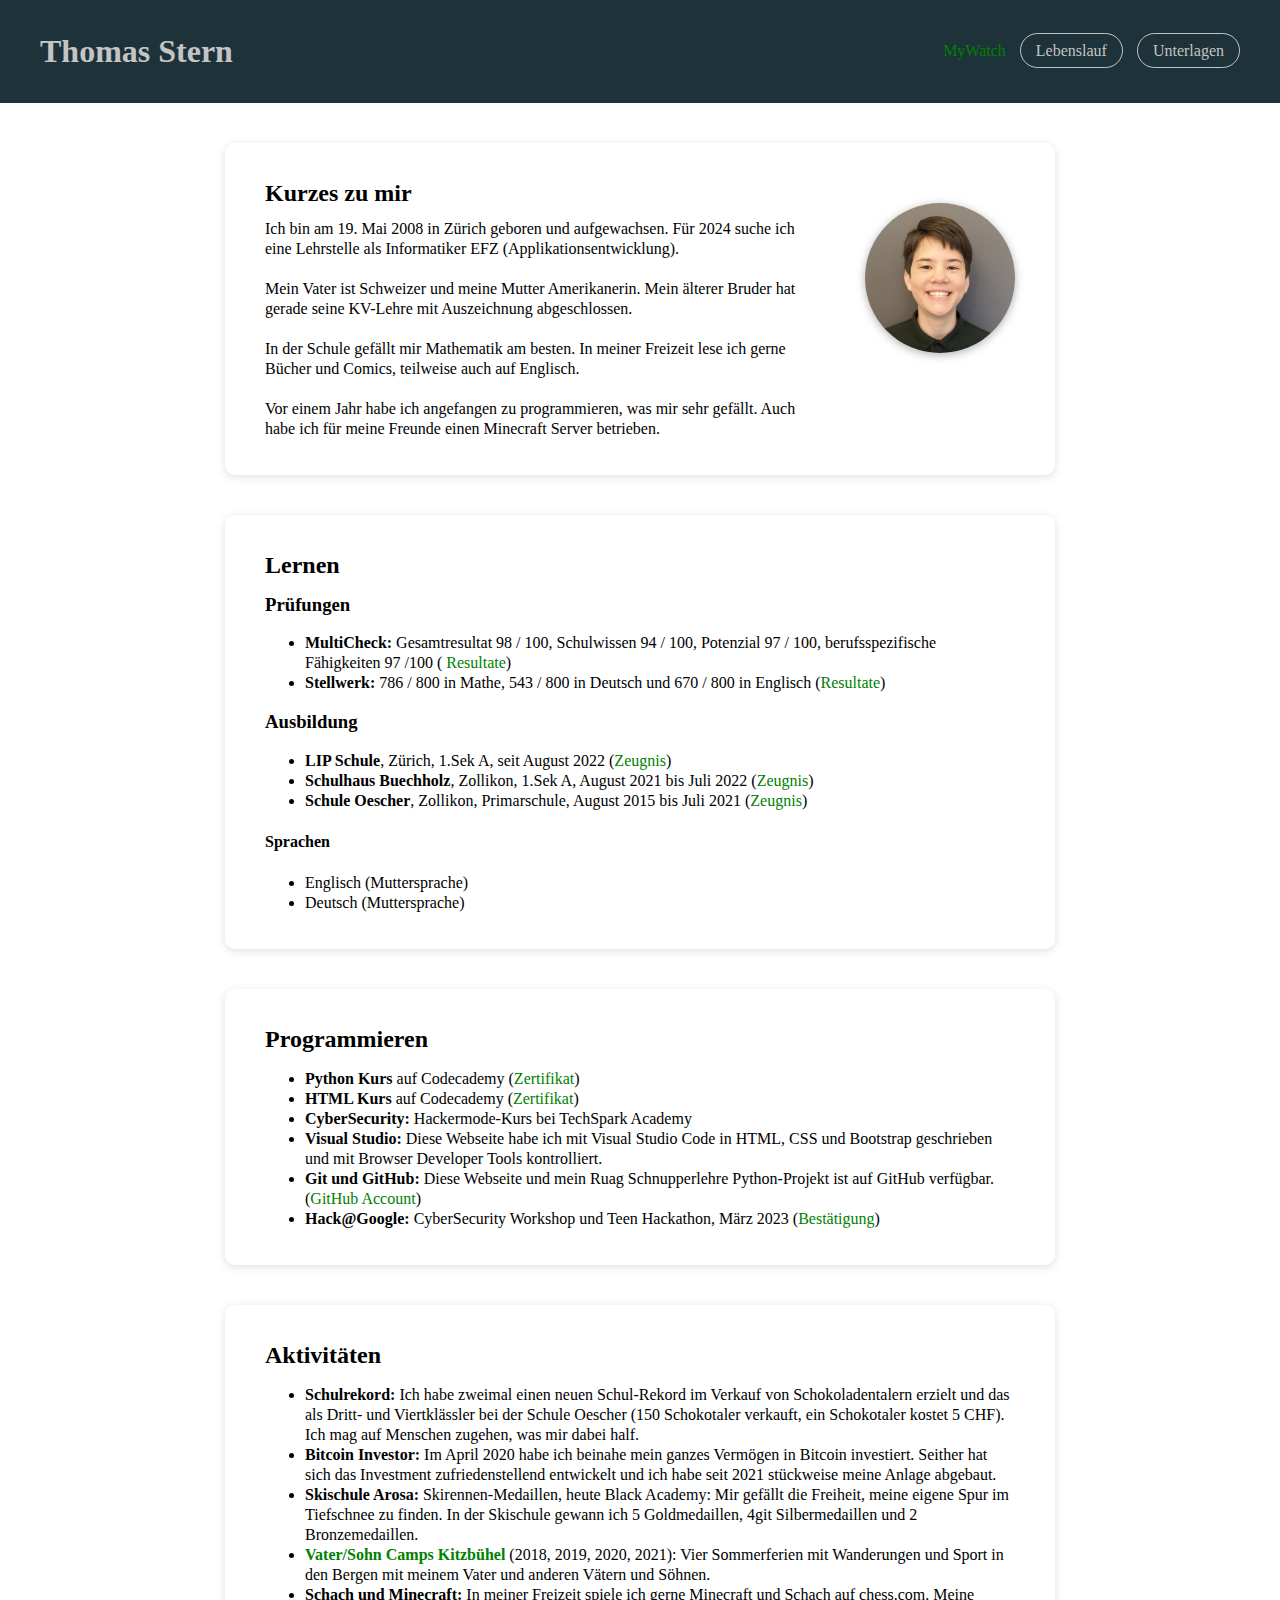
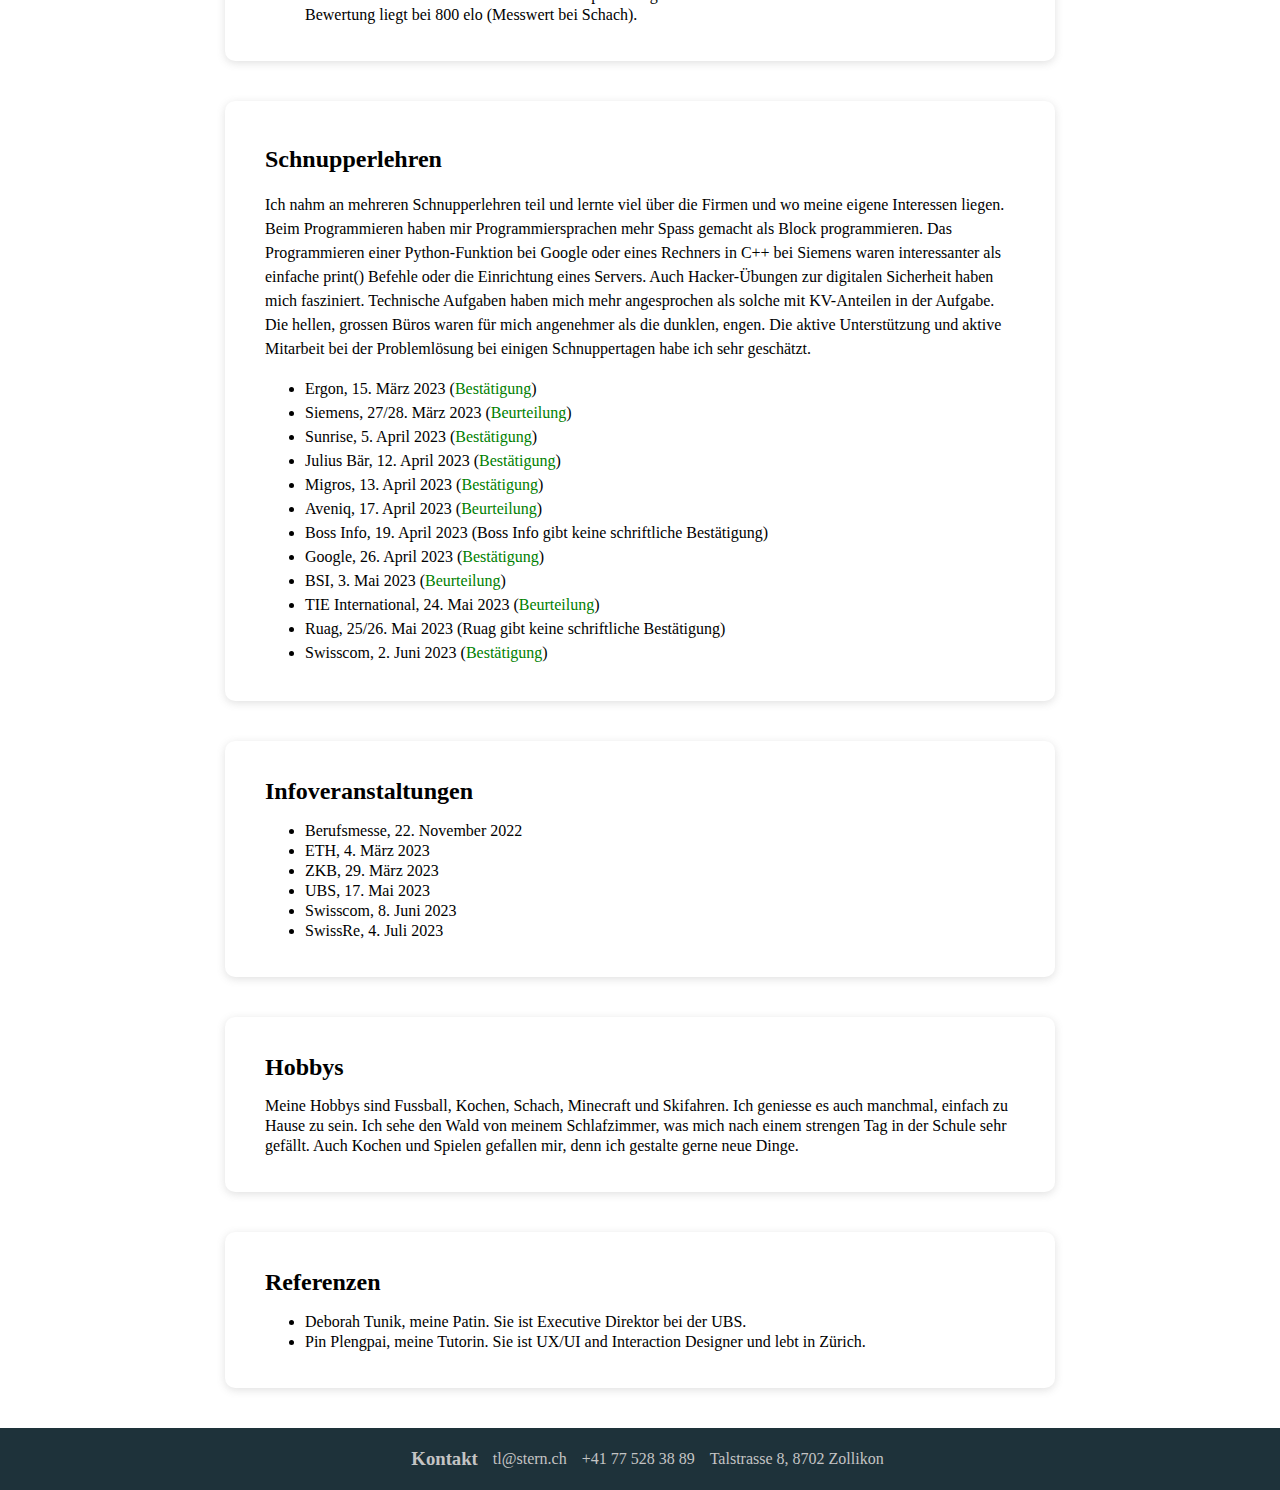
==== commit b3219991: "renaming index.html -> mywathch and fixing linking" ====
--- a/index.html
+++ b/index.html
@@ -22,7 +22,7 @@
             <h1>Thomas Stern</h1>
         </div>
         <div class="navbar-link">
-            <a href="working/index.html" class="link" id="Lebenslauf" target="_blank">MyWatch</a>
+            <a href="working/mywatch.html"link" id="Lebenslauf" target="_blank">MyWatch</a>
             <a href="https://drive.google.com/file/d/1JnMxtxgd8EkpaegOq-cFJ2m194g7FzB2/view?usp=drive_link" class="link"
                 id="Lebenslauf" target="_blank">Lebenslauf</a>
             <a href="https://drive.google.com/file/d/1JoKglWpvKr1ANRheuRyadpneRpu8AZb3/view?usp=drive_link" class="link"
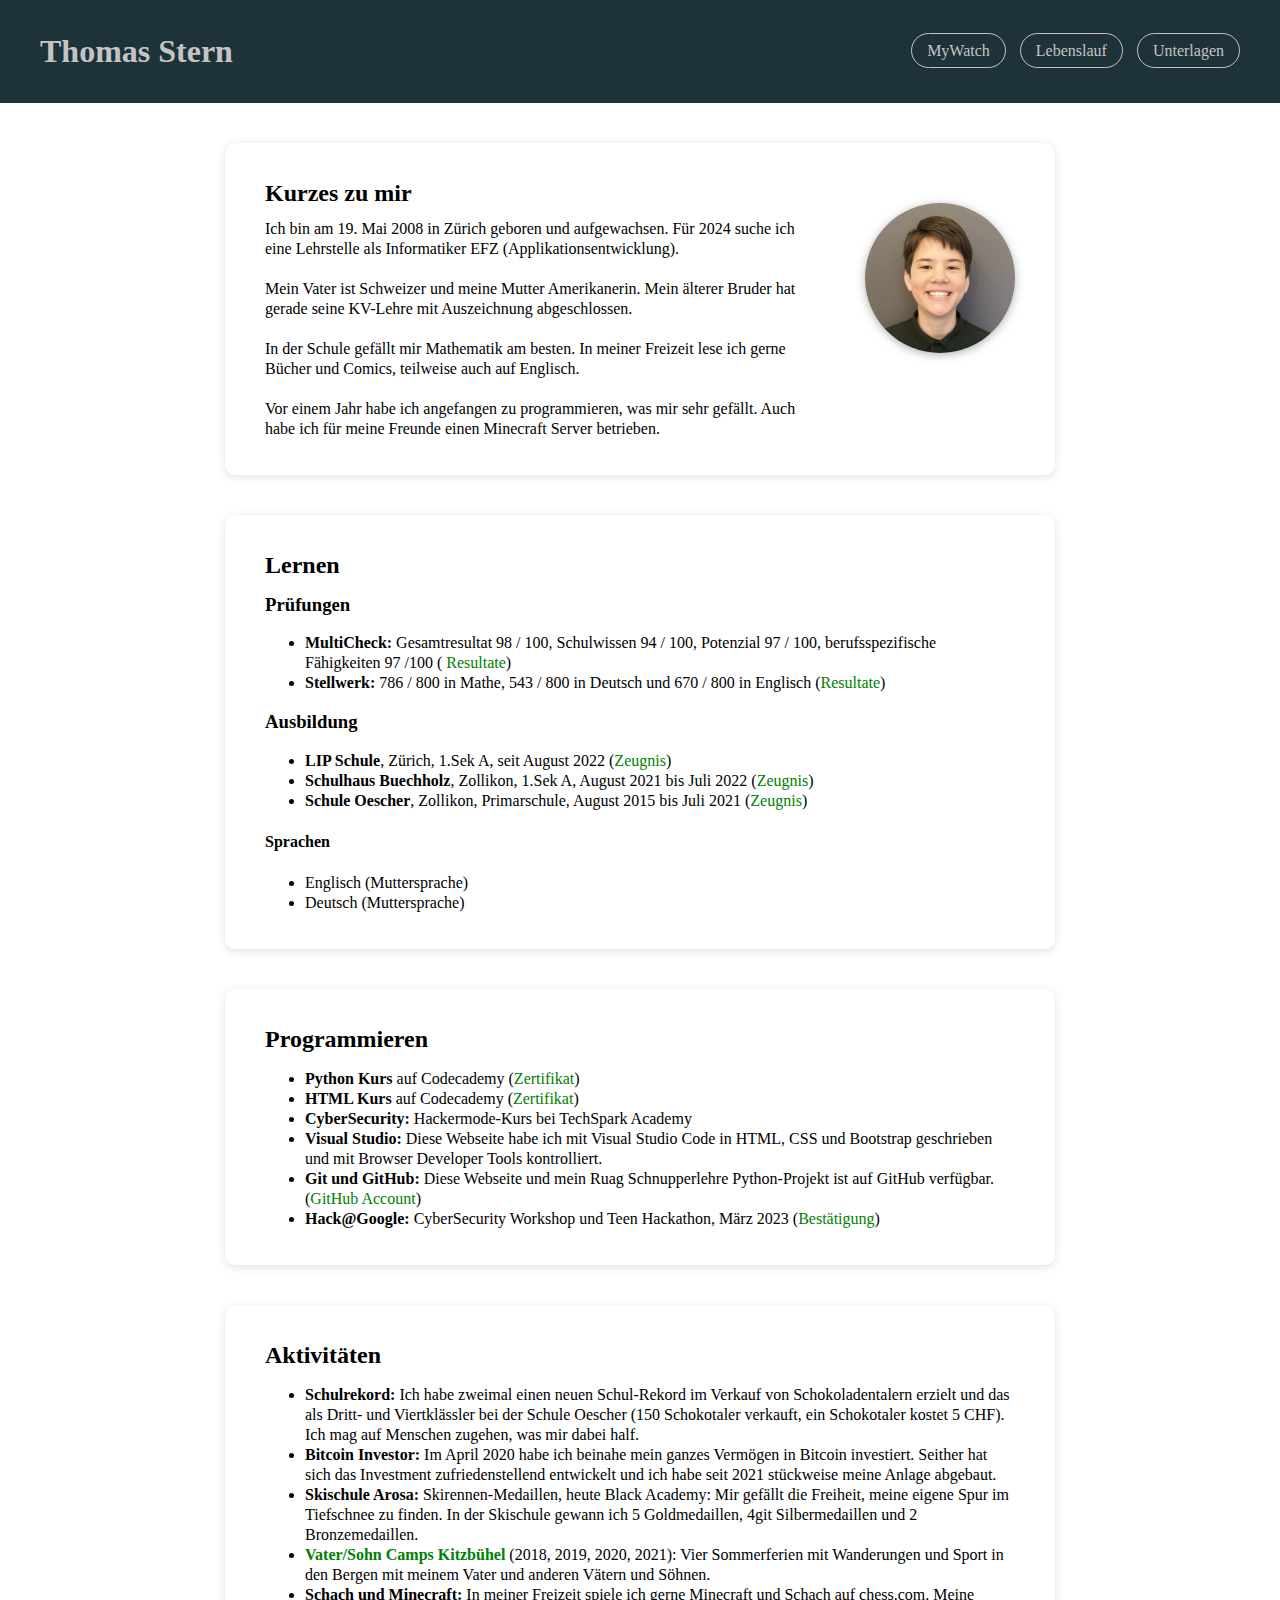
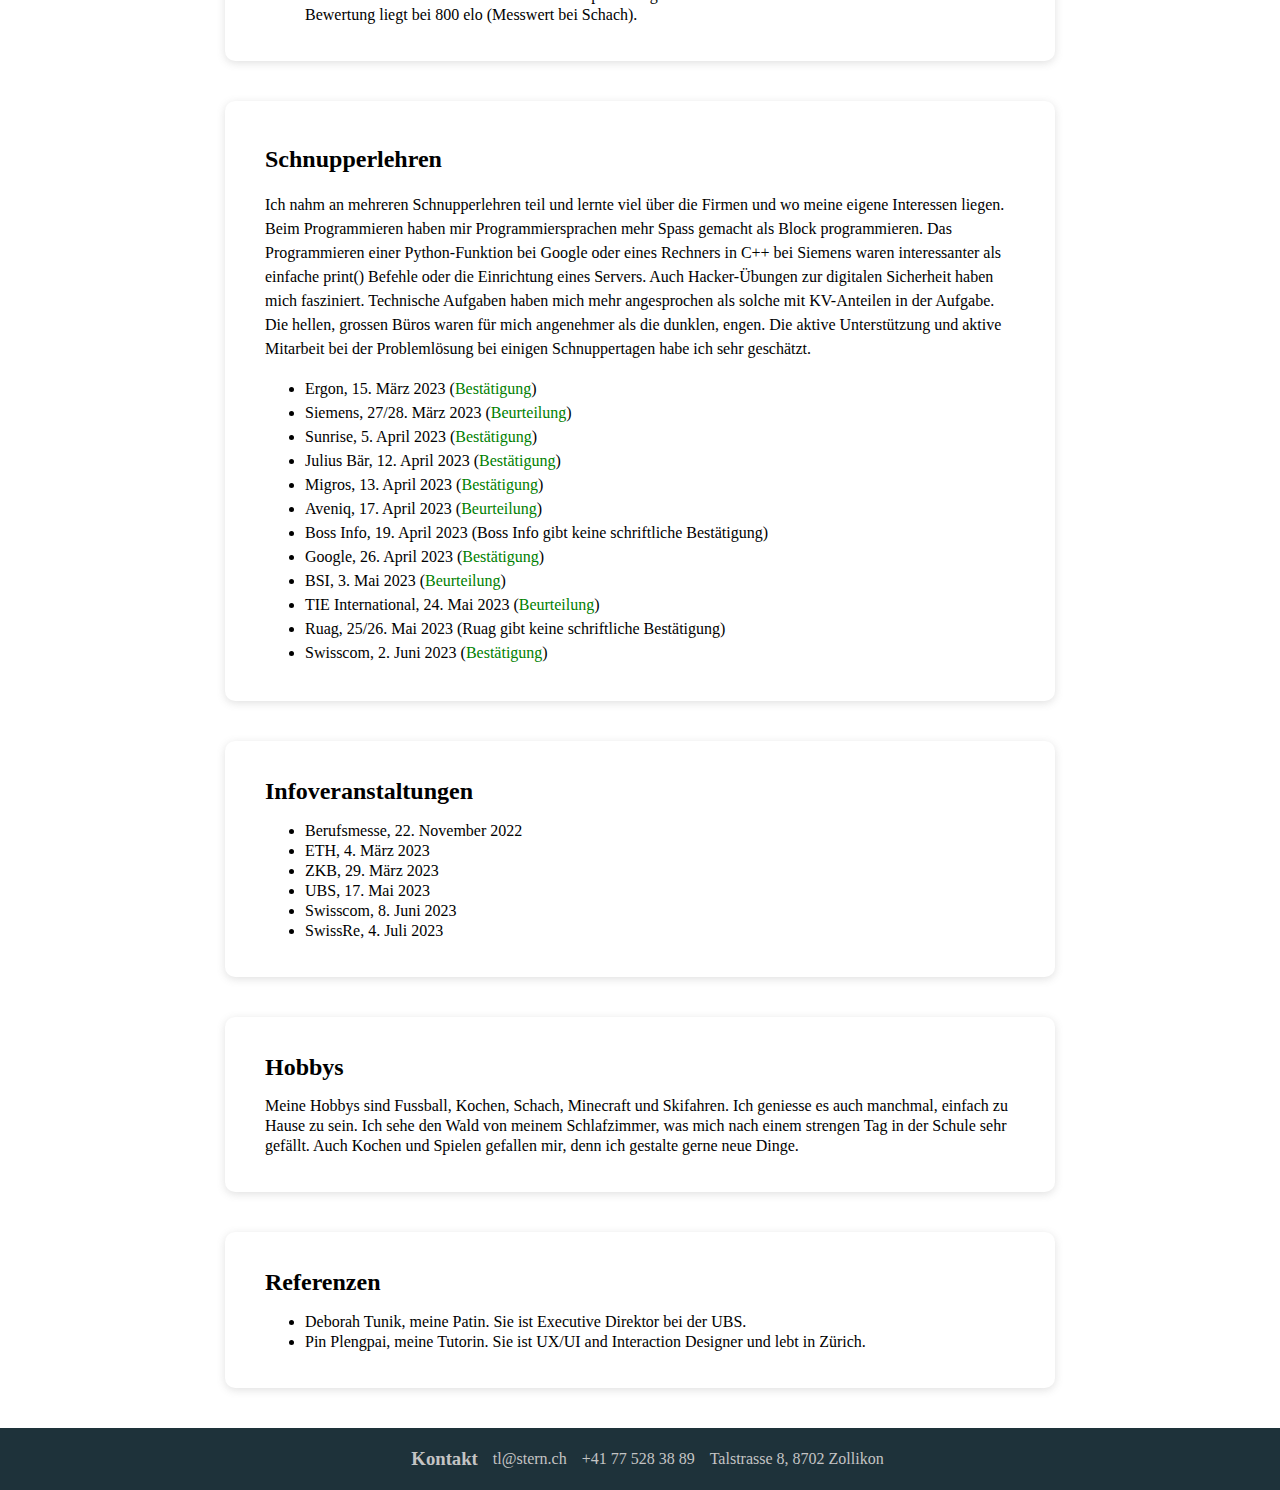
==== commit 18251d04: "typo fixed" ====
--- a/index.html
+++ b/index.html
@@ -22,7 +22,7 @@
             <h1>Thomas Stern</h1>
         </div>
         <div class="navbar-link">
-            <a href="working/mywatch.html"link" id="Lebenslauf" target="_blank">MyWatch</a>
+            <a href="working/mywatch.html" class="link" id="Lebenslauf" target="_blank">MyWatch</a>
             <a href="https://drive.google.com/file/d/1JnMxtxgd8EkpaegOq-cFJ2m194g7FzB2/view?usp=drive_link" class="link"
                 id="Lebenslauf" target="_blank">Lebenslauf</a>
             <a href="https://drive.google.com/file/d/1JoKglWpvKr1ANRheuRyadpneRpu8AZb3/view?usp=drive_link" class="link"
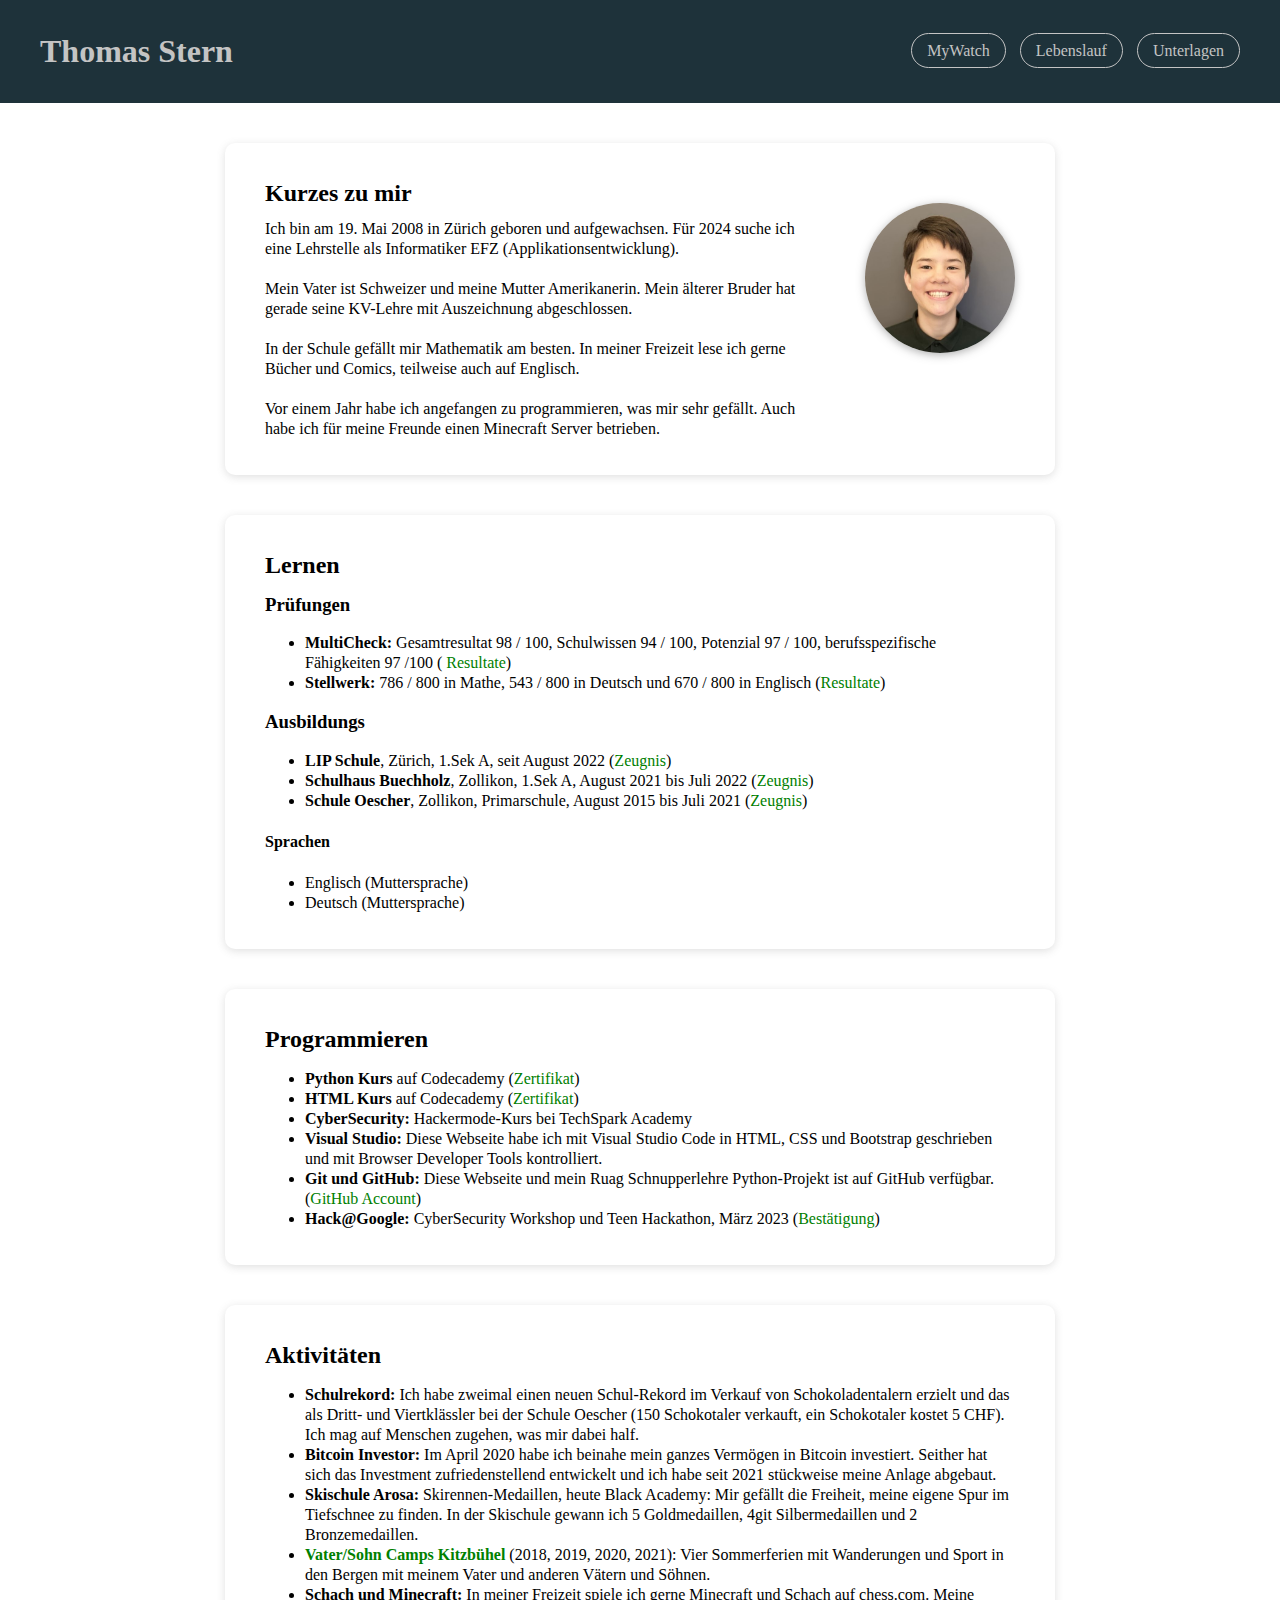
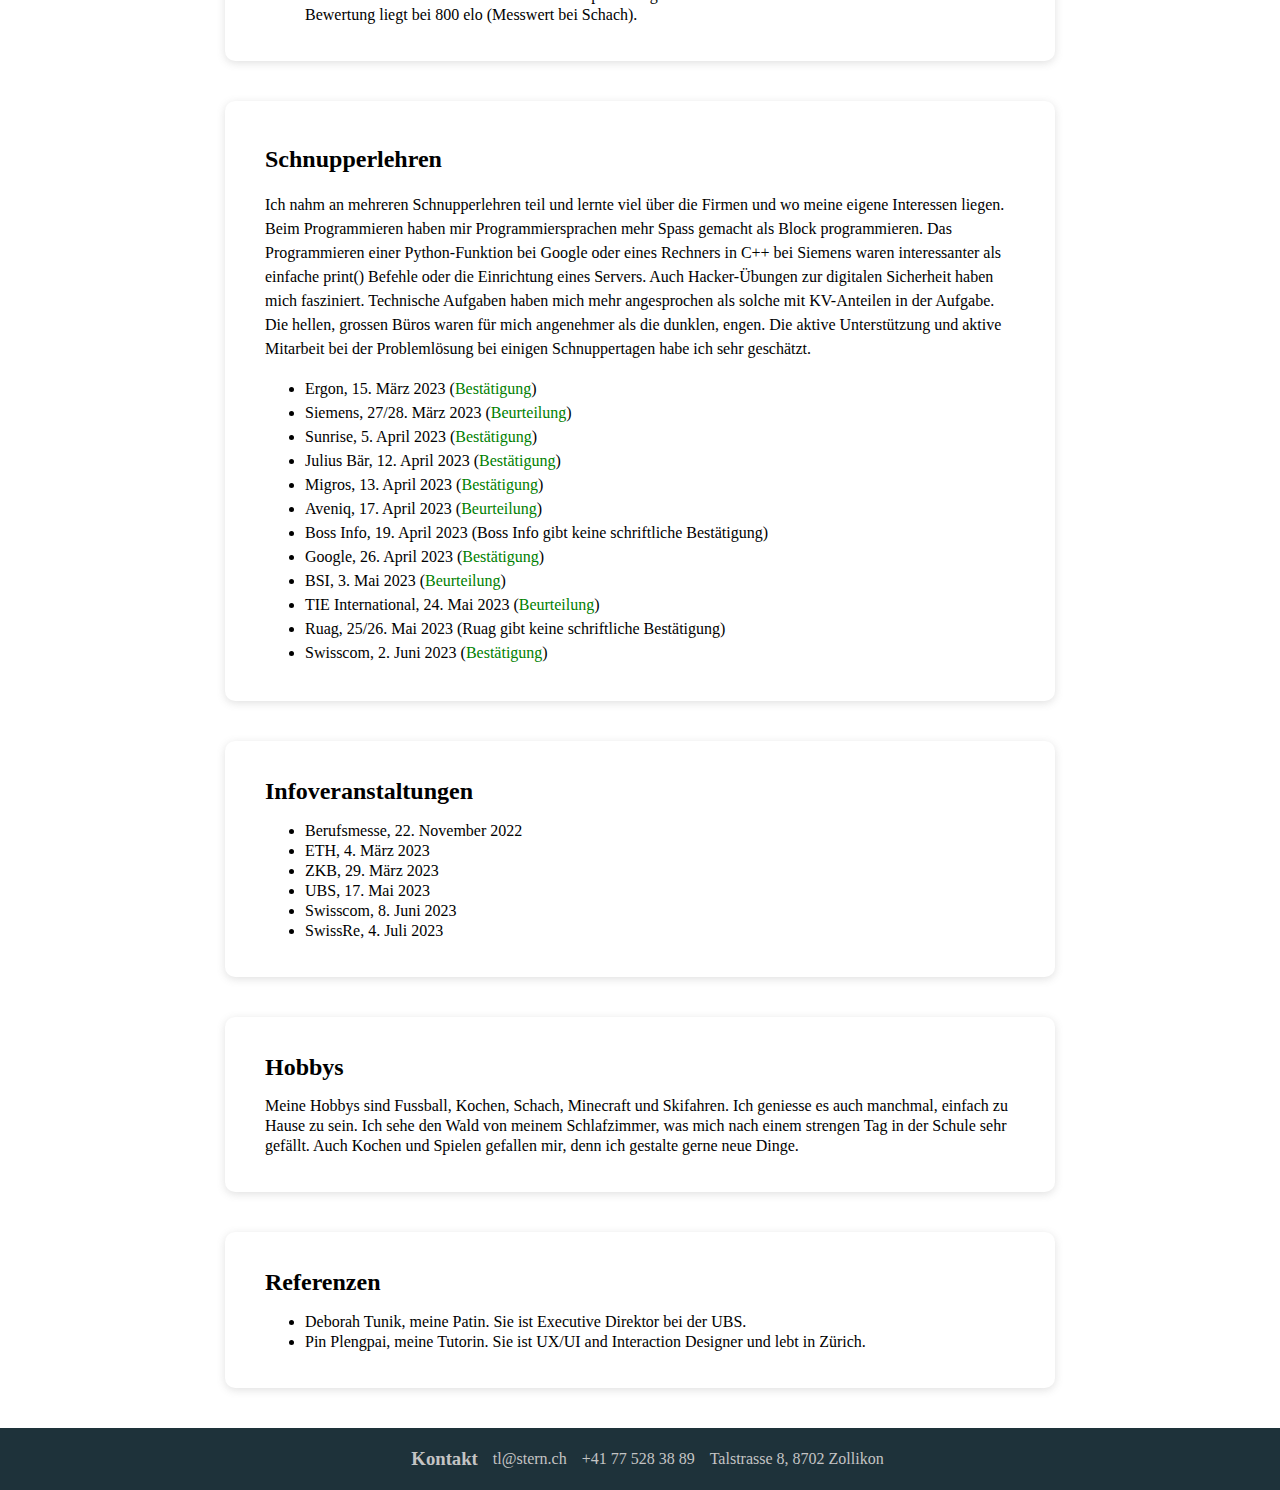
==== commit 8b43c255: "removed unneascery comment" ====
--- a/index.html
+++ b/index.html
@@ -75,15 +75,8 @@
                         href="https://drive.google.com/file/d/1_AHn54HQiMG_ye6s5J2ILn7tuc8fu_6-/view?usp=drive_link"
                         target="_blank">Resultate</a>)
                 </li>
-                <!--
-                <li>
-                    <b>Yousty Berufs-Check:</b> x von notwendigen 51 Fachkompetenzen, x von notwendigen 70: Potenzial (<a
-                        hrefgi="#"
-                        target="_blank">Resultate</a>)
-                </li>
-                -->
             </ul>
-            <h3>Ausbildung</h3>
+            <h3>Ausbildungs</h3>
             <ul>
                 <li>
                     <b>LIP Schule</b>, Zürich, 1.Sek A, seit August 2022 (<a
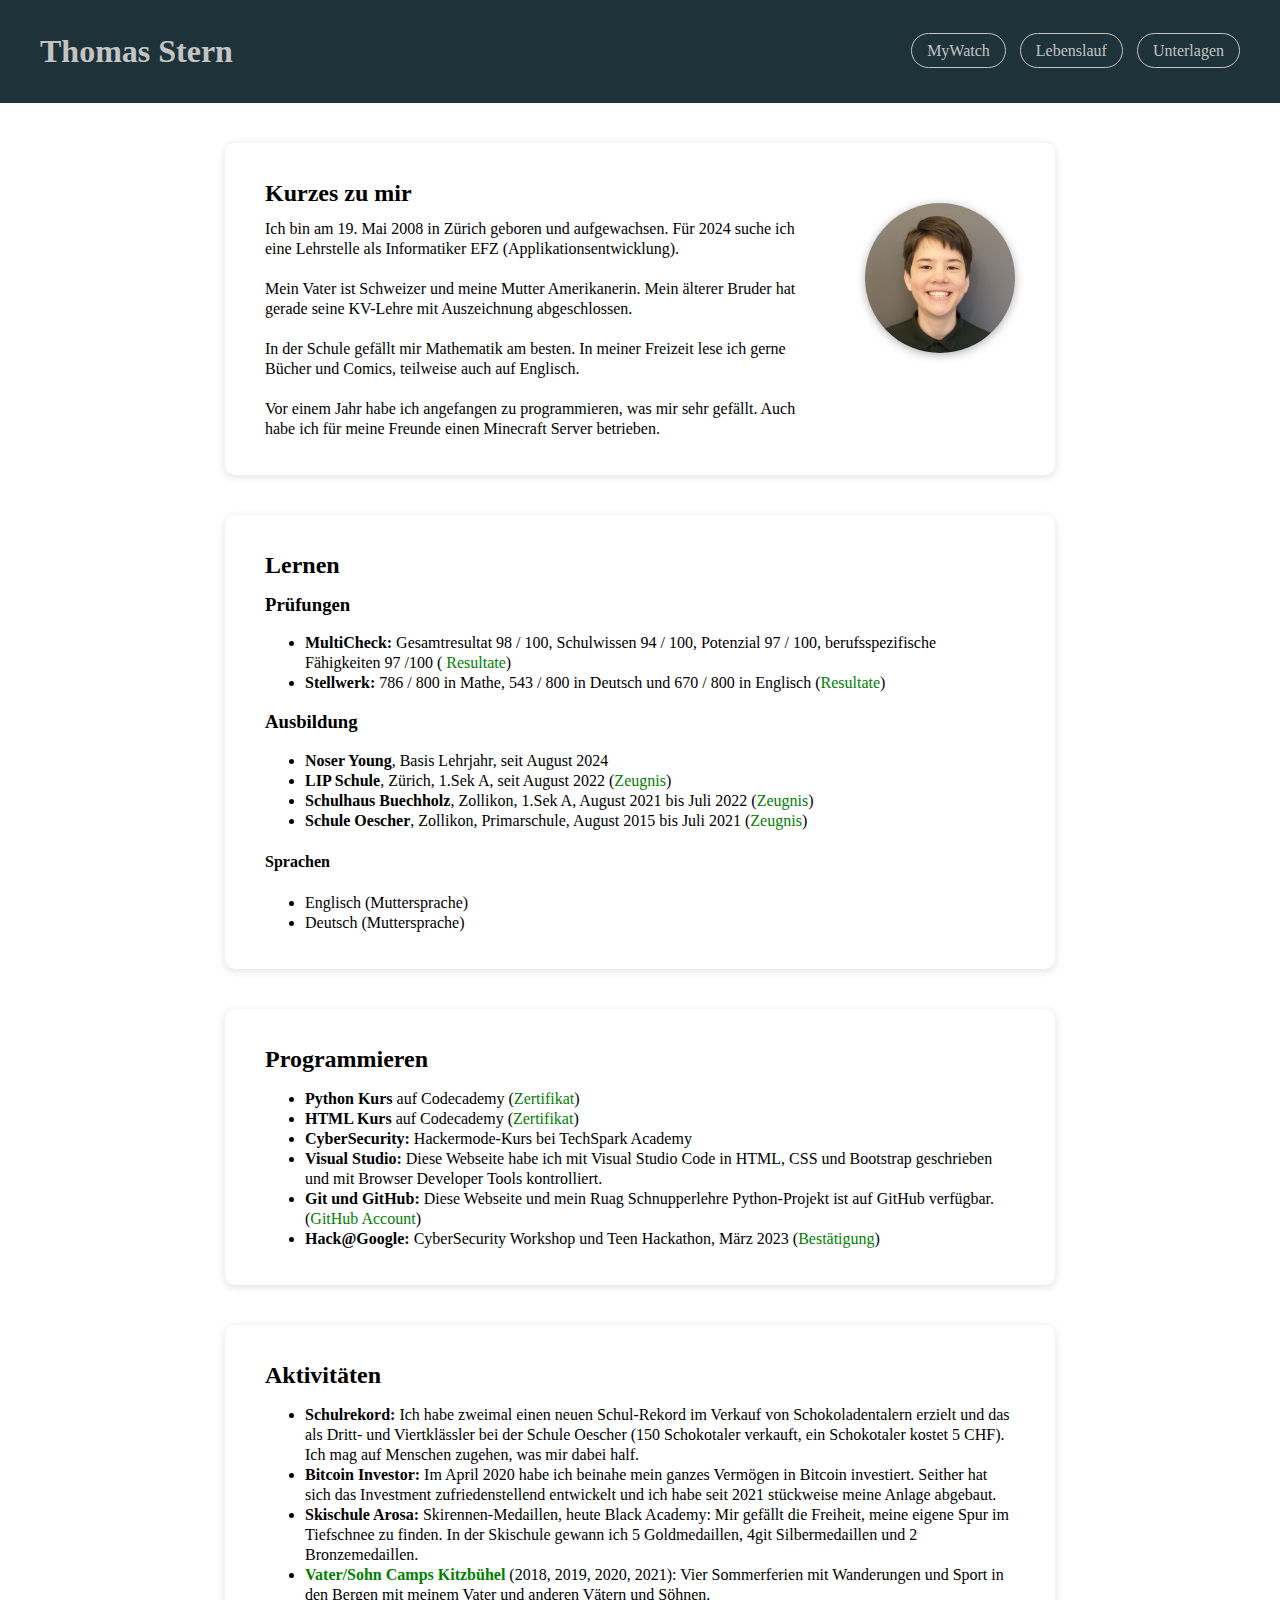
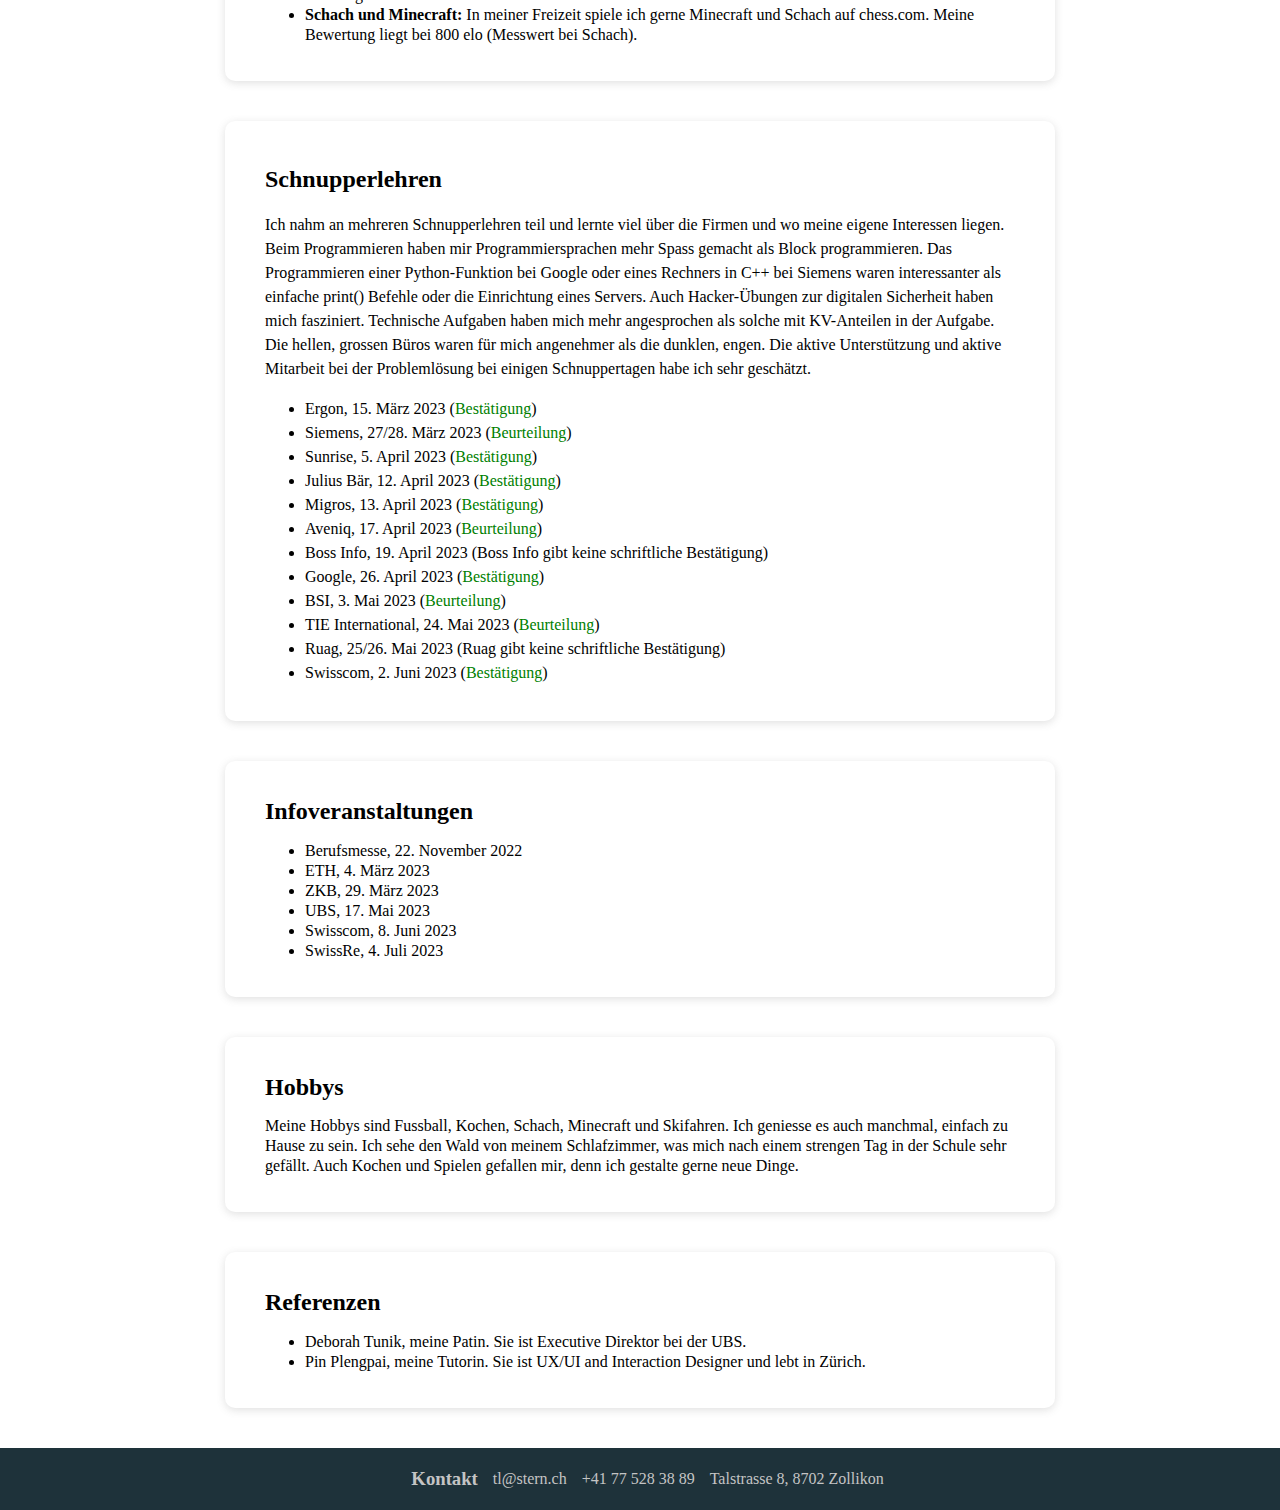
==== commit c0d820bd: "Added New infos about my Ausbildung" ====
--- a/index.html
+++ b/index.html
@@ -76,8 +76,11 @@
                         target="_blank">Resultate</a>)
                 </li>
             </ul>
-            <h3>Ausbildungs</h3>
+            <h3>Ausbildung</h3>
             <ul>
+                <li>
+                    <b>Noser Young</b>, Basis Lehrjahr, seit August 2024
+                </li>
                 <li>
                     <b>LIP Schule</b>, Zürich, 1.Sek A, seit August 2022 (<a
                         href="https://drive.google.com/file/d/1KbBGM_uLIgvlvbhTi4ZJGMLtzQsS-iIR/view?usp=drive_link"
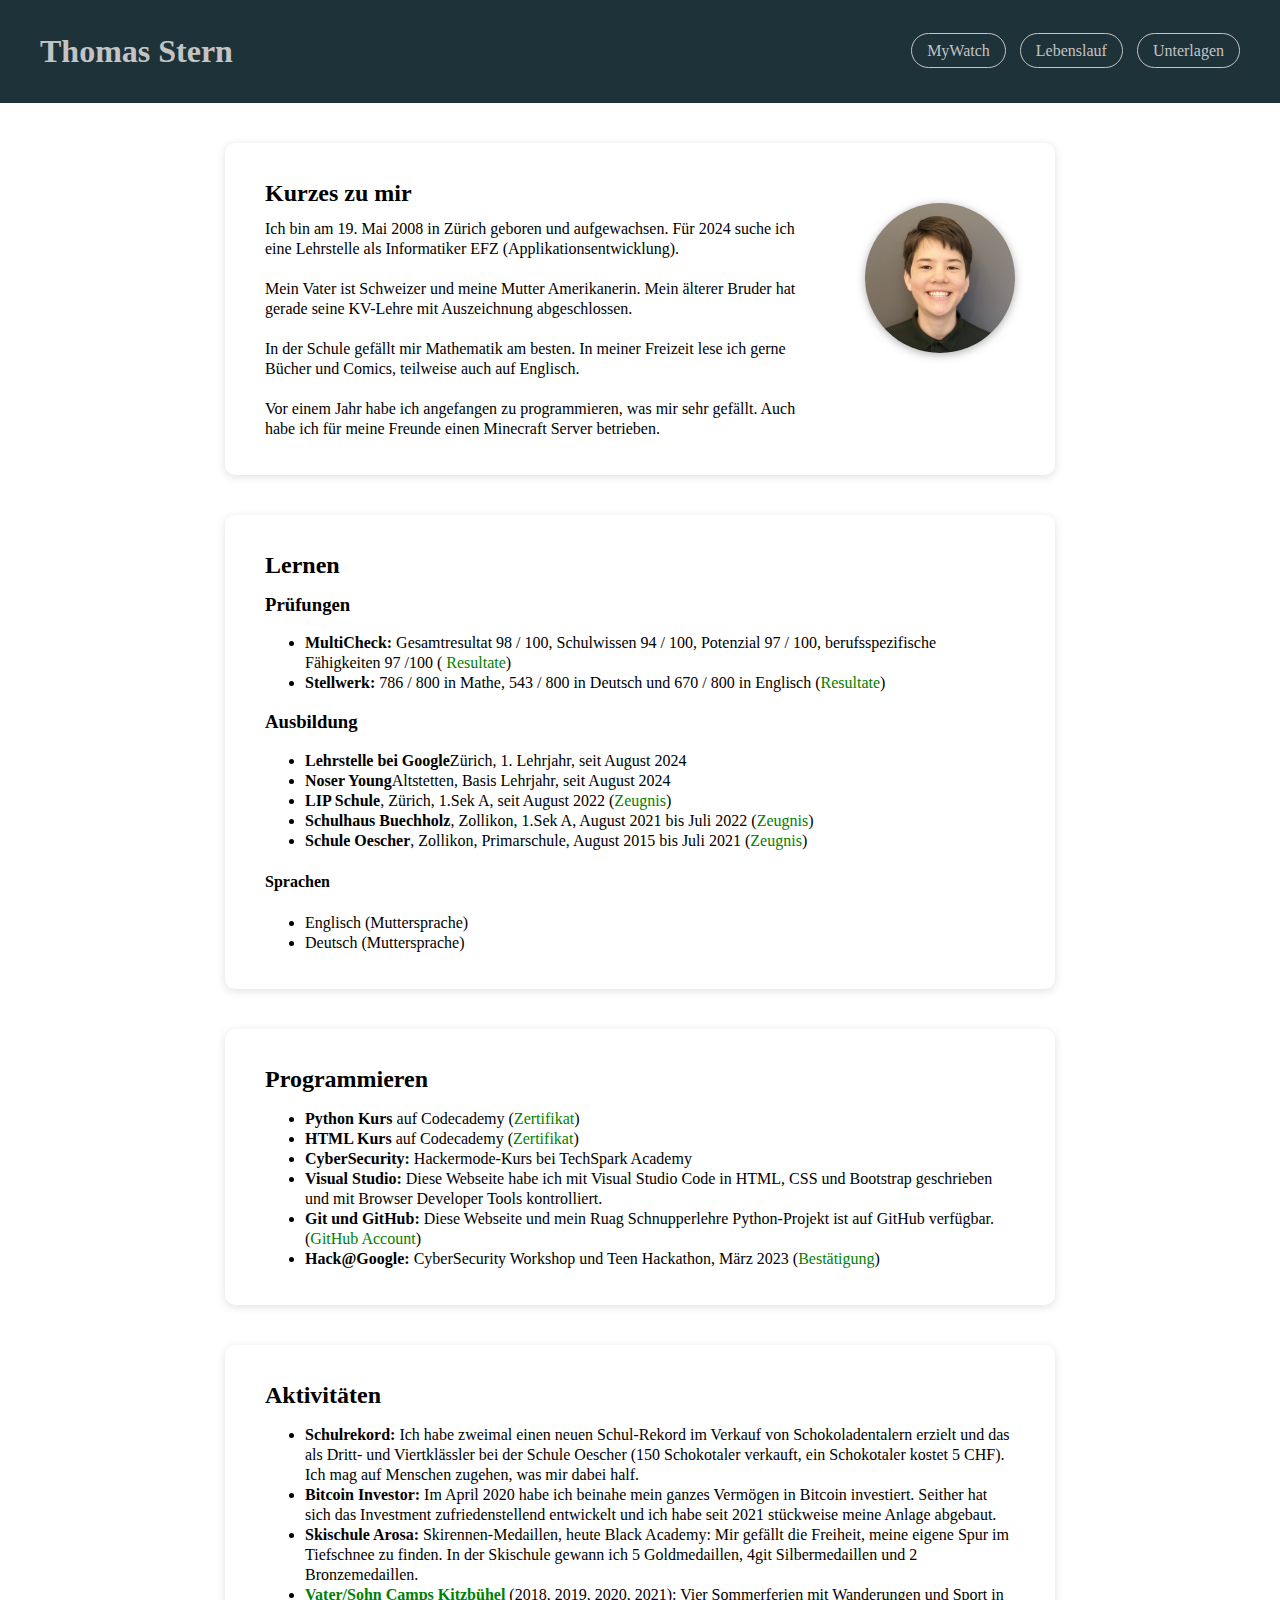
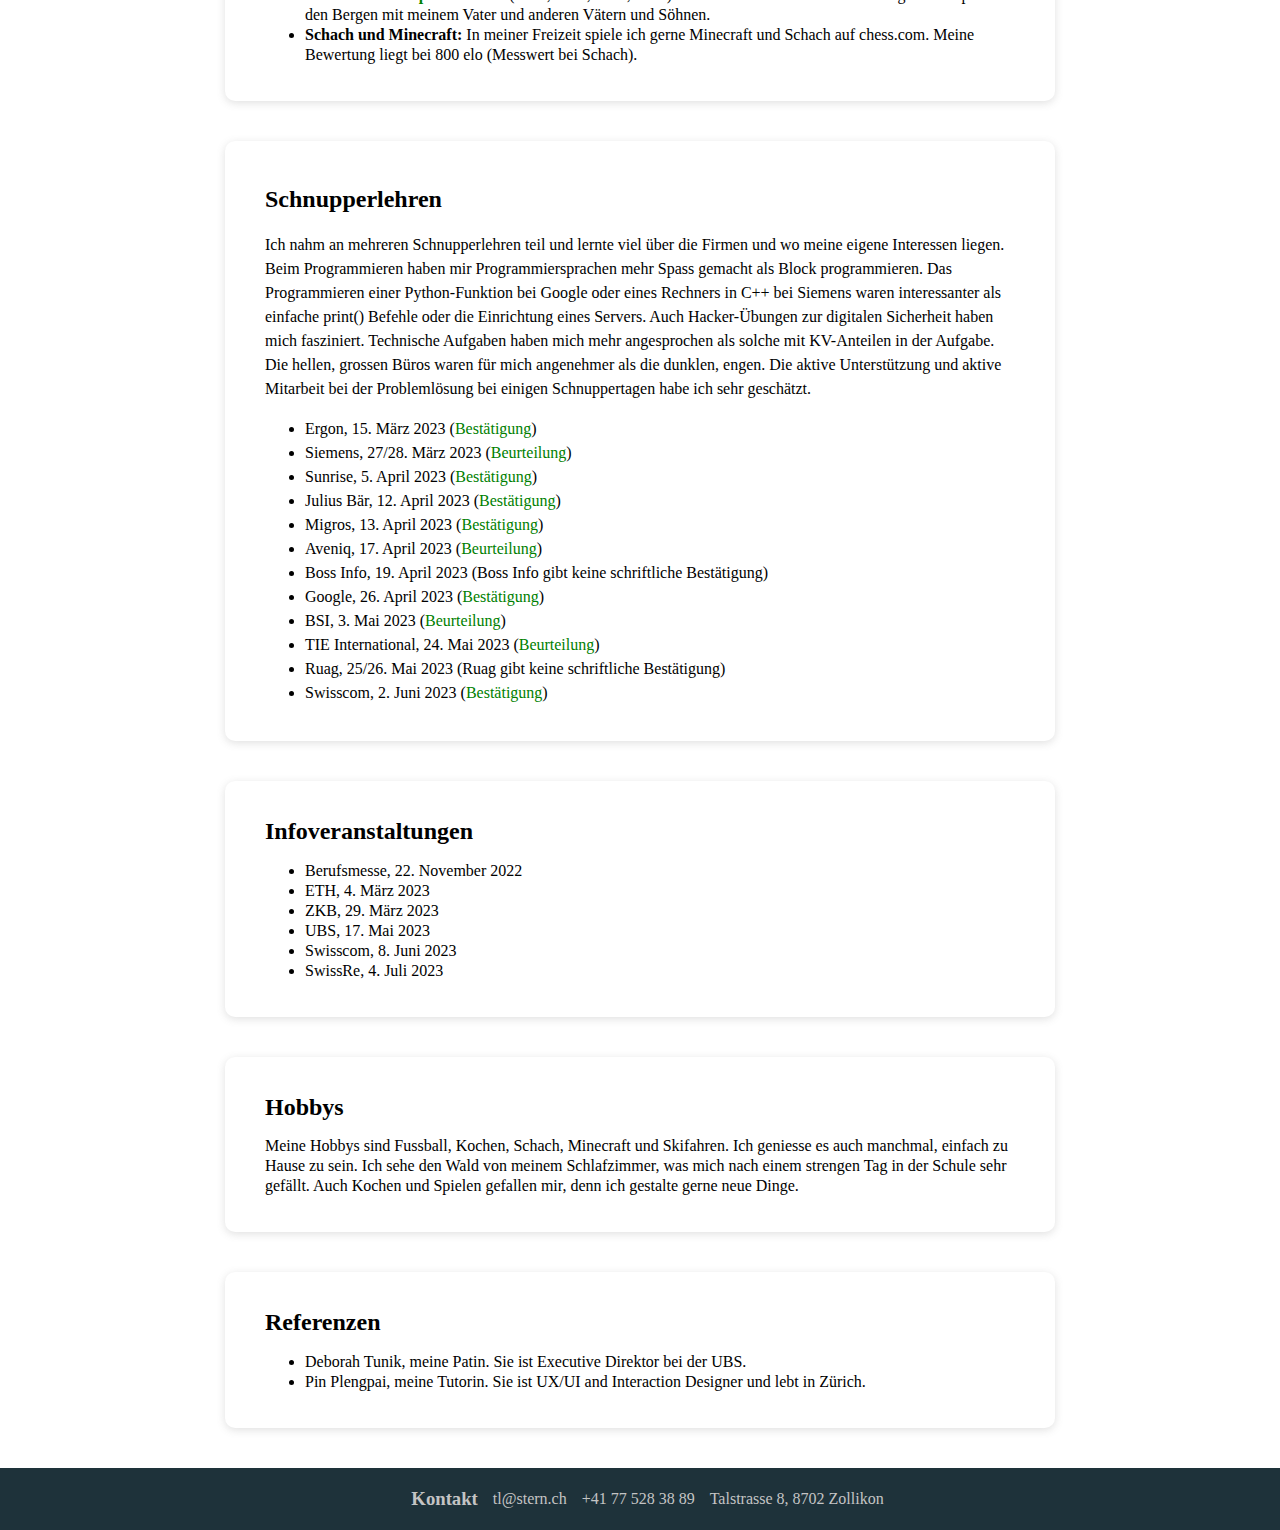
==== commit 252f8adf: "Added New infos about my Ausbildung" ====
--- a/index.html
+++ b/index.html
@@ -79,7 +79,10 @@
             <h3>Ausbildung</h3>
             <ul>
                 <li>
-                    <b>Noser Young</b>, Basis Lehrjahr, seit August 2024
+                    <b>Lehrstelle bei Google</b>Zürich, 1. Lehrjahr, seit August 2024
+                </li>
+                <li>
+                    <b>Noser Young</b>Altstetten, Basis Lehrjahr, seit August 2024
                 </li>
                 <li>
                     <b>LIP Schule</b>, Zürich, 1.Sek A, seit August 2022 (<a
